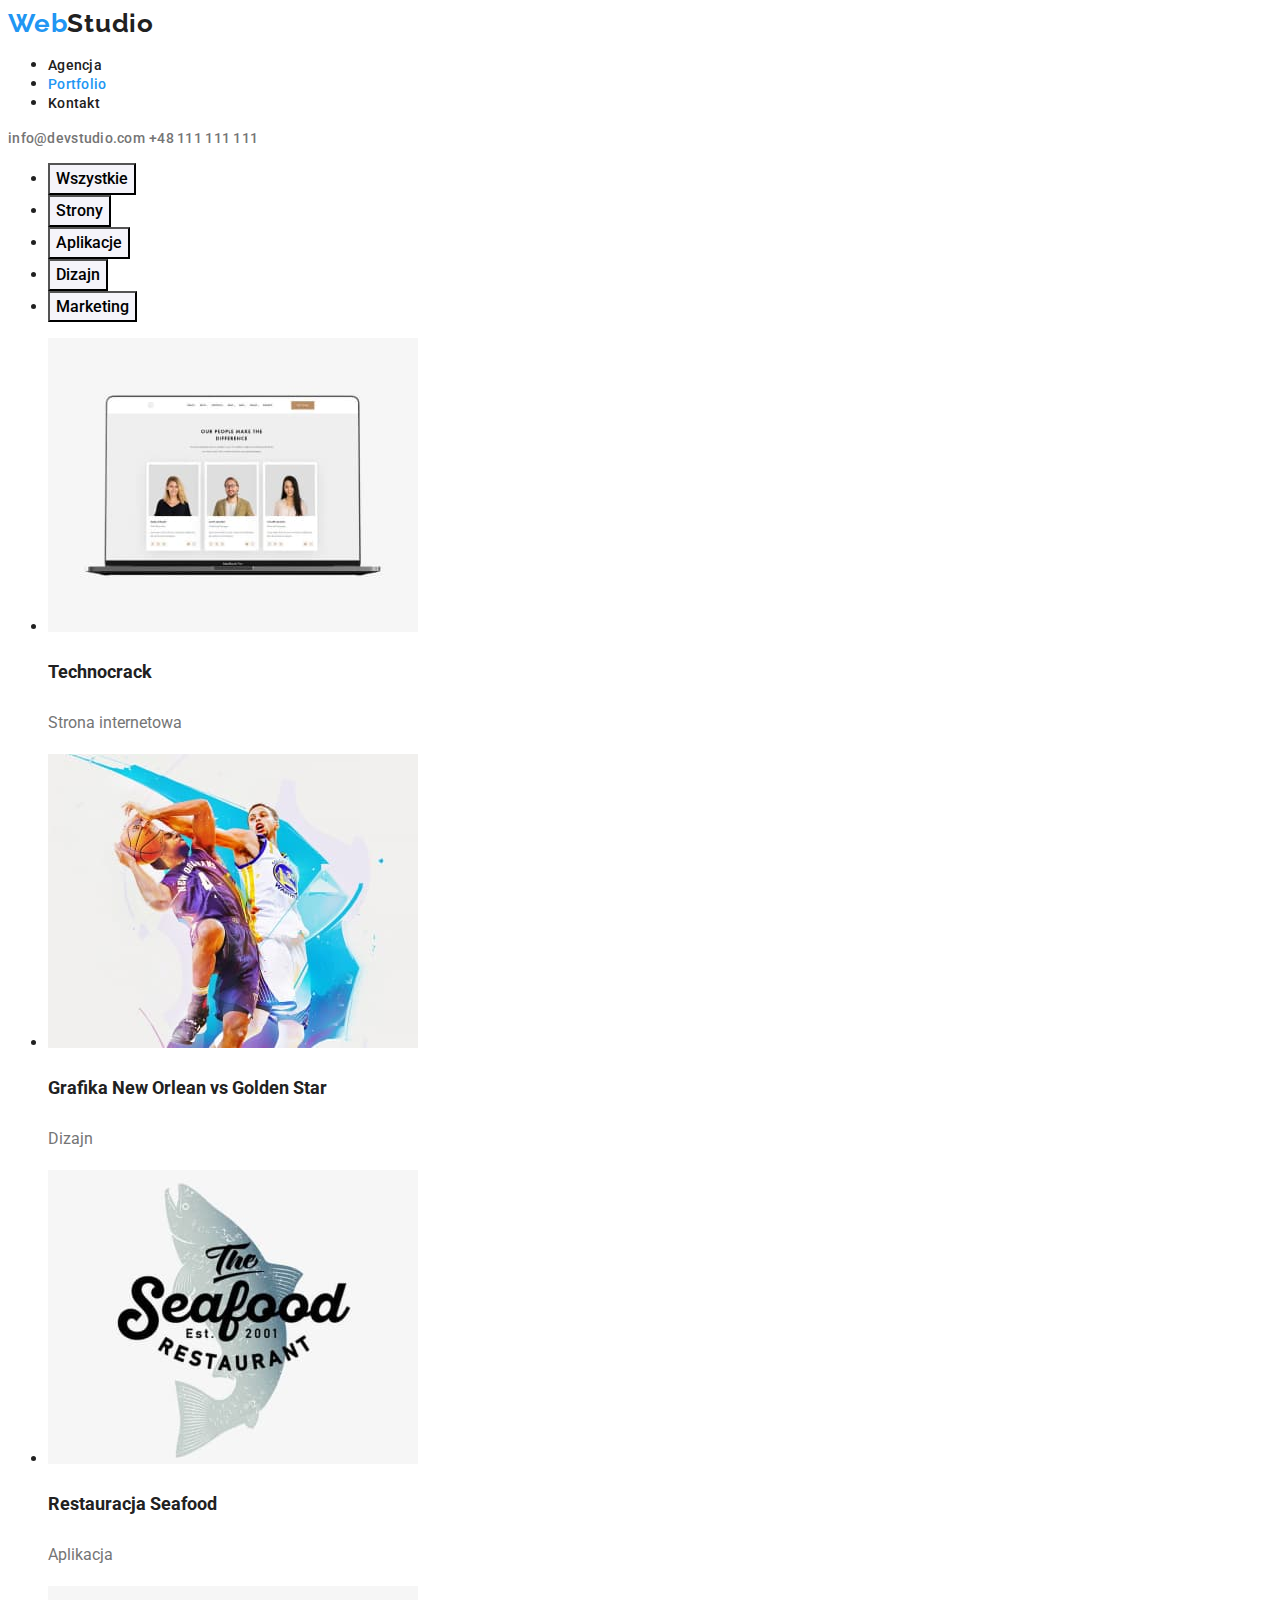
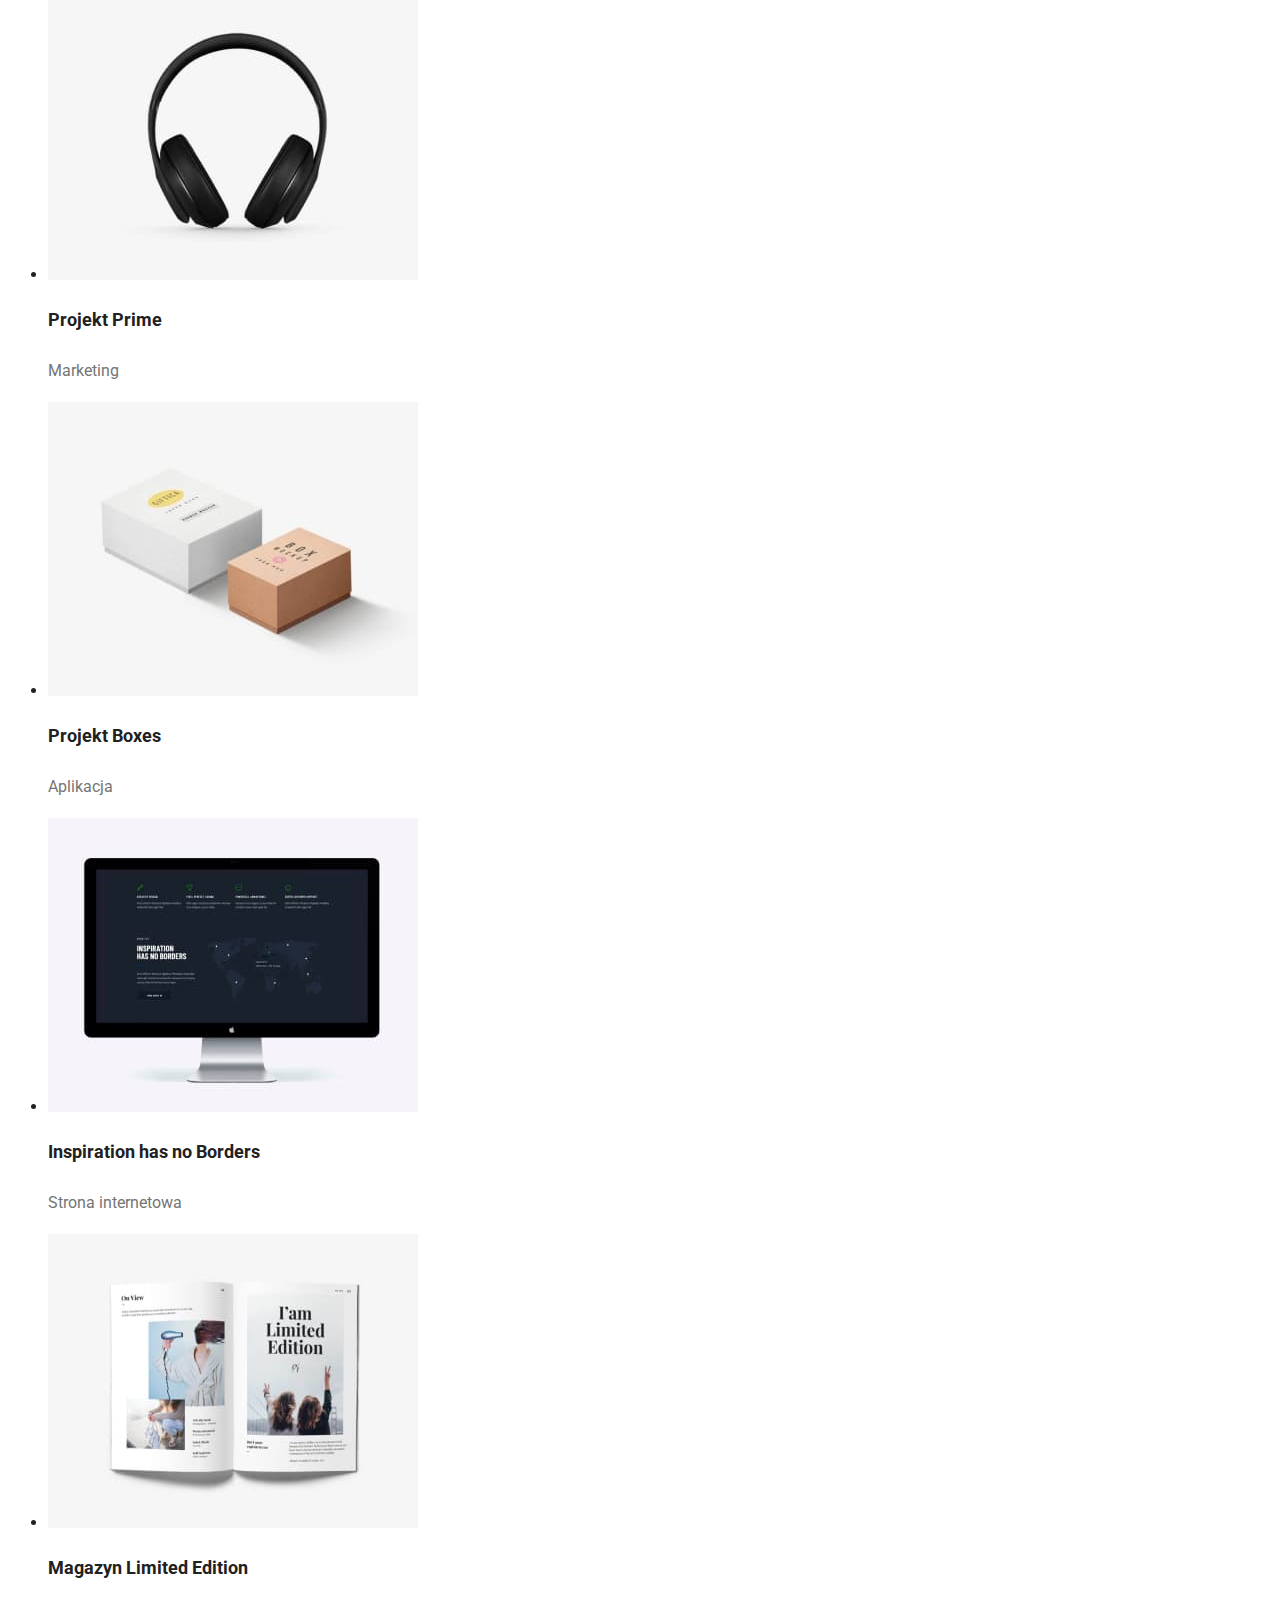
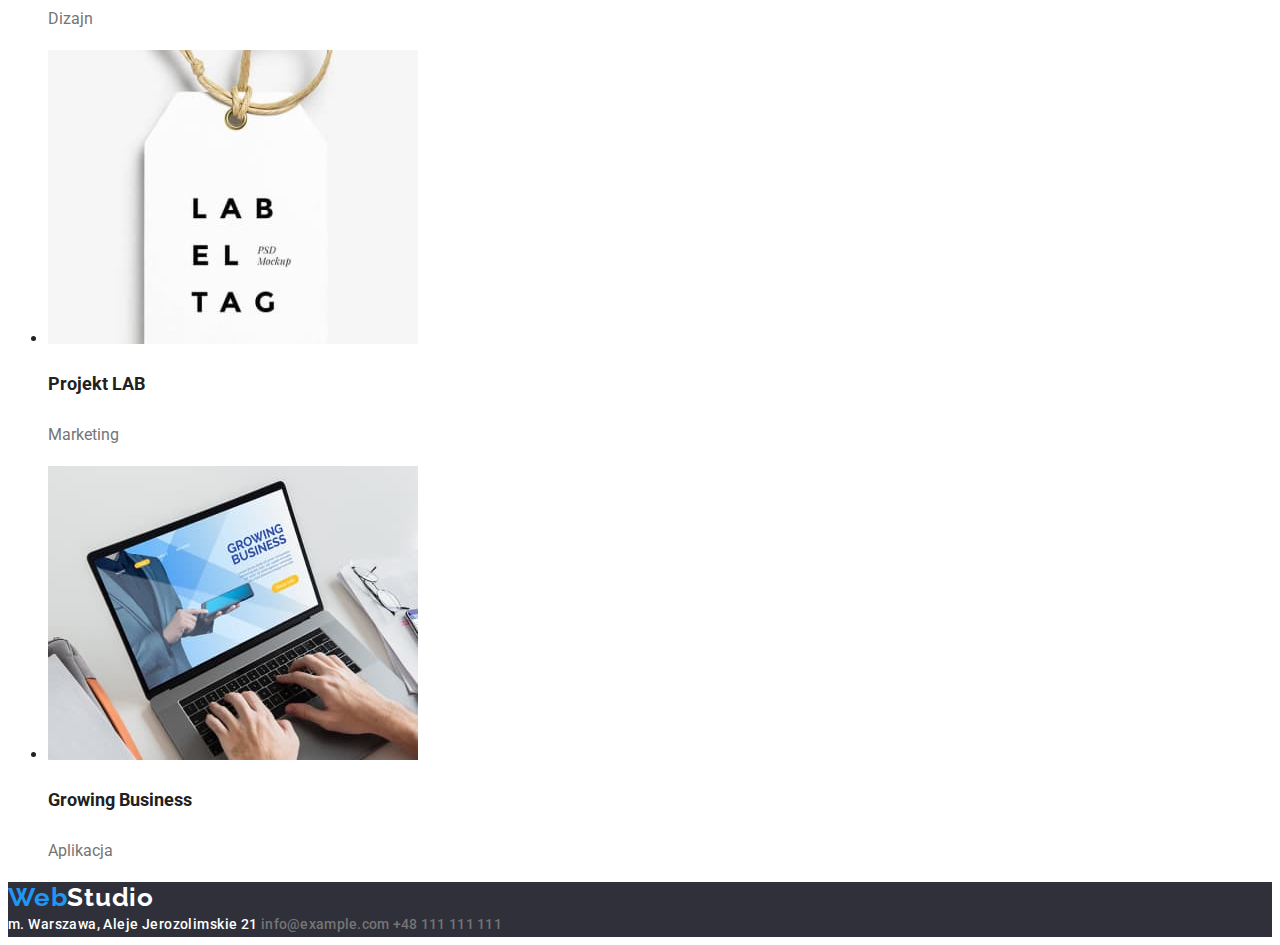
==== portfolio.html @ 39e7a354 "Inicjacja repozytorium" ====
<!DOCTYPE html>
<html lang="pl">
    <head>
        <meta charset="UTF-8" />
        <meta http-equiv="x-ua-compatible" content="ie=edge" />
        <meta name="viewport" content="width=device-width, initial-scale=1.0" />
        <title>Zadanie domowe - portfolio</title>
        <link rel="preconnect" href="https://fonts.googleapis.com" />
        <link rel="preconnect" href="https://fonts.gstatic.com" crossorigin />
        <link
            href="https://fonts.googleapis.com/css2?family=Raleway:wght@700&family=Roboto:wght@400;500;700;900&display=swap"
            rel="stylesheet"
        />
        <link rel="stylesheet" href="css/style.css" />
        <style>
            body {
                font-family: 'Roboto', sans-serif;
                color: #212121;
            }
        </style>
    </head>
    <body>
        <header>
            <a class="logo-blue" href="./index.html"
                >Web<span class="logo-black">Studio</span></a
            >
            <nav>
                <ul>
                    <li>
                        <a class="link head-foot-font" href="./index.html"
                            >Agencja</a
                        >
                    </li>
                    <li>
                        <a
                            class="link head-foot-font active-page"
                            href="./portfolio.html"
                            >Portfolio</a
                        >
                    </li>
                    <li><a class="link head-foot-font" href="#">Kontakt</a></li>
                </ul>
            </nav>
            <div>
                <a class="head-foot-font" href="mailto:info@devstudio.com"
                    >info@devstudio.com</a
                >
                <a class="head-foot-font" href="tel:48111111111"
                    >+48 111 111 111</a
                >
            </div>
        </header>
        <main class="backgroud-white">
            <!-- Buttony -->
            <div>
                <ul>
                    <li>
                        <button class="button" type="button">Wszystkie</button>
                    </li>
                    <li>
                        <button class="button" type="button">Strony</button>
                    </li>
                    <li>
                        <button class="button" type="button">Aplikacje</button>
                    </li>
                    <li>
                        <button class="button" type="button">Dizajn</button>
                    </li>
                    <li>
                        <button class="button" type="button">Marketing</button>
                    </li>
                </ul>
            </div>
            <!-- Główna treść strony-->
            <section>
                <ul>
                    <li>
                        <img
                            src="images/portfolio/img.jpg"
                            alt="Zdjęcia 3 pracowników"
                            width="370"
                            height="294"
                        />
                        <div>
                            <h3 class="product-name">Technocrack</h3>
                            <p class="product-description">
                                Strona internetowa
                            </p>
                        </div>
                    </li>
                    <li>
                        <img
                            src="images/portfolio/img-1.jpg"
                            alt="Koszykarzy walczących o piłkę"
                            width="370"
                            height="294"
                        />
                        <div>
                            <h3 class="product-name">
                                Grafika New Orlean vs Golden Star
                            </h3>
                            <p class="product-description">Dizajn</p>
                        </div>
                    </li>
                    <li>
                        <img
                            src="images/portfolio/img-2.jpg"
                            alt="Logo restauracji The Seafood"
                            width="370"
                            height="294"
                        />
                        <div>
                            <h3 class="product-name">Restauracja Seafood</h3>
                            <p class="product-description">Aplikacja</p>
                        </div>
                    </li>
                    <li>
                        <img
                            src="images/portfolio/img-3.jpg"
                            alt="Czarne słuchawki"
                            width="370"
                            height="294"
                        />
                        <div>
                            <h3 class="product-name">Projekt Prime</h3>
                            <p class="product-description">Marketing</p>
                        </div>
                    </li>
                    <li>
                        <img
                            src="images/portfolio/img-4.jpg"
                            alt="Dwa pudełka"
                            width="370"
                            height="294"
                        />
                        <div>
                            <h3 class="product-name">Projekt Boxes</h3>
                            <p class="product-description">Aplikacja</p>
                        </div>
                    </li>
                    <li>
                        <img
                            src="images/portfolio/img-5.jpg"
                            alt="Strona analizjąca mapę świata"
                            width="370"
                            height="294"
                        />
                        <div>
                            <h3 class="product-name">
                                Inspiration has no Borders
                            </h3>
                            <p class="product-description">
                                Strona internetowa
                            </p>
                        </div>
                    </li>
                    <li>
                        <img
                            src="images/portfolio/img-6.jpg"
                            alt="Zdjęcie magazynu Limited Edition"
                            width="370"
                            height="294"
                        />
                        <div>
                            <h3 class="product-name">
                                Magazyn Limited Edition
                            </h3>
                            <p class="product-description">Dizajn</p>
                        </div>
                    </li>
                    <li>
                        <img
                            src="images/portfolio/img-7.jpg"
                            alt="Plakietka z napisem LABEL TAG"
                            width="370"
                            height="294"
                        />
                        <div>
                            <h3 class="product-name">Projekt LAB</h3>
                            <p class="product-description">Marketing</p>
                        </div>
                    </li>
                    <li>
                        <img
                            src="images/portfolio/img-8.jpg"
                            alt="Zdjęcie laptopa wyświetlającego stronę Growing Business"
                            width="370"
                            height="294"
                        />
                        <div>
                            <h3 class="product-name">Growing Business</h3>
                            <p class="product-description">Aplikacja</p>
                        </div>
                    </li>
                </ul>
            </section>
        </main>
        <footer class="backgroud-black">
            <a class="logo-blue" href="./index.html"
                >Web<span class="logo-white">Studio</span></a
            >
            <address class="head-foot-font">
                <a
                    class="address"
                    href="https://goo.gl/maps/V1taE6vsMn2LFqJW6"
                    target="_blank"
                    >m. Warszawa, Aleje Jerozolimskie 21</a
                >
                <a class="head-foot-font" href="mailto:info@example.com"
                    >info@example.com</a
                >
                <a class="head-foot-font" href="tel:48111111111"
                    >+48 111 111 111</a
                >
            </address>
        </footer>
    </body>
</html>
---- css/style.css ----
:root {
    --text-color1: #212121;
    --text-color2: #757575;
    --text-color3: #ffffff;
    --text-color4: #2196f3;
    --text-color5: rgba(255, 255, 255, 0.6);
    --background-color1: #e5e5e5;
    --background-color2: #2196f3;
    --background-color3: #2f303a;
    --background-color4: #f5f4fa;
}
.backgroud-black {
    background-color: var(--background-color3);
}
.background-white {
    background-color: var(--background-color1);
}
.background-grey {
    background-color: var(--background-color4);
}
.logo-blue {
    font-family: 'Raleway';
    color: var(--text-color4);
    text-decoration: none;
    font-size: 26px;
    line-height: 1.19;
    font-weight: 700;
    letter-spacing: 0.03em;
}
.logo-white {
    color: var(--text-color3);
}
.logo-black {
    color: var(--text-color1);
}
.head-foot-font {
    font-style: normal;
    text-decoration: none;
    color: var(--text-color2);
    font-weight: 500;
    font-size: 14px;
    line-height: 1.14;
    letter-spacing: 0.02em;
}
.address {
    color: var(--text-color3);
    text-decoration: none;
    font-size: 14px;
    line-height: 1.71;
    letter-spacing: 0.03em;
}
.button-hero {
    font-family: 'Roboto';
    cursor: pointer;
    font-weight: 700;
    font-size: 16px;
    line-height: 1.88;
    display: flex;
    align-items: center;
    text-align: center;
    letter-spacing: 0.06em;
}
.button {
    font-family: 'Roboto';
    background-color: var(--background-color4);
    cursor: pointer;
    font-size: 16px;
    line-height: 1.62;
    font-weight: 500;
}
.button:hover,
.button-hero {
    background-color: var(--background-color2);
    color: var(--text-color3);
}
.button:focus,
.button-hero {
    background-color: var(--background-color2);
    color: var(--text-color3);
}

.link {
    color: var(--text-color1);
    text-decoration: none;
}
.link:hover,
.head-foot-font:hover {
    color: var(--text-color4);
}
.link:focus,
.head-foot-font:focus {
    color: var(--text-color4);
}

.article-headline {
    color: var(--text-color1);
    font-weight: 700;
    font-size: 14px;
    line-height: 1.14;
    letter-spacing: 0.03em;
    text-transform: uppercase;
}
.article-text {
    color: var(--text-color2);
    font-size: 14px;
    line-height: 1.71;
    letter-spacing: 0.03em;
}
.product-name {
    color: var(--text-color1);
    font-size: 18px;
    line-height: 2;
    font-weight: 700;
}
.product-description {
    color: var(--text-color2);
    font-size: 16px;
    line-height: 1.875;
}
.employ-name {
    color: var(--text-color1);
    font-weight: 500;
    font-size: 16px;
    line-height: 1.1875;
}
.employ-description {
    color: var(--text-color2);
    font-size: 16px;
    line-height: 1.1875;
}
.hero {
    color: var(--text-color3);
    font-weight: 900;
    font-size: 44px;
    line-height: 1.36;
    letter-spacing: 0.06em;
    text-transform: uppercase;
}
.separator-font {
    font-weight: 700;
    font-size: 36px;
    line-height: 1, 17;
    letter-spacing: 0.03em;
}
.active-page {
    color: var(--text-color4);
}
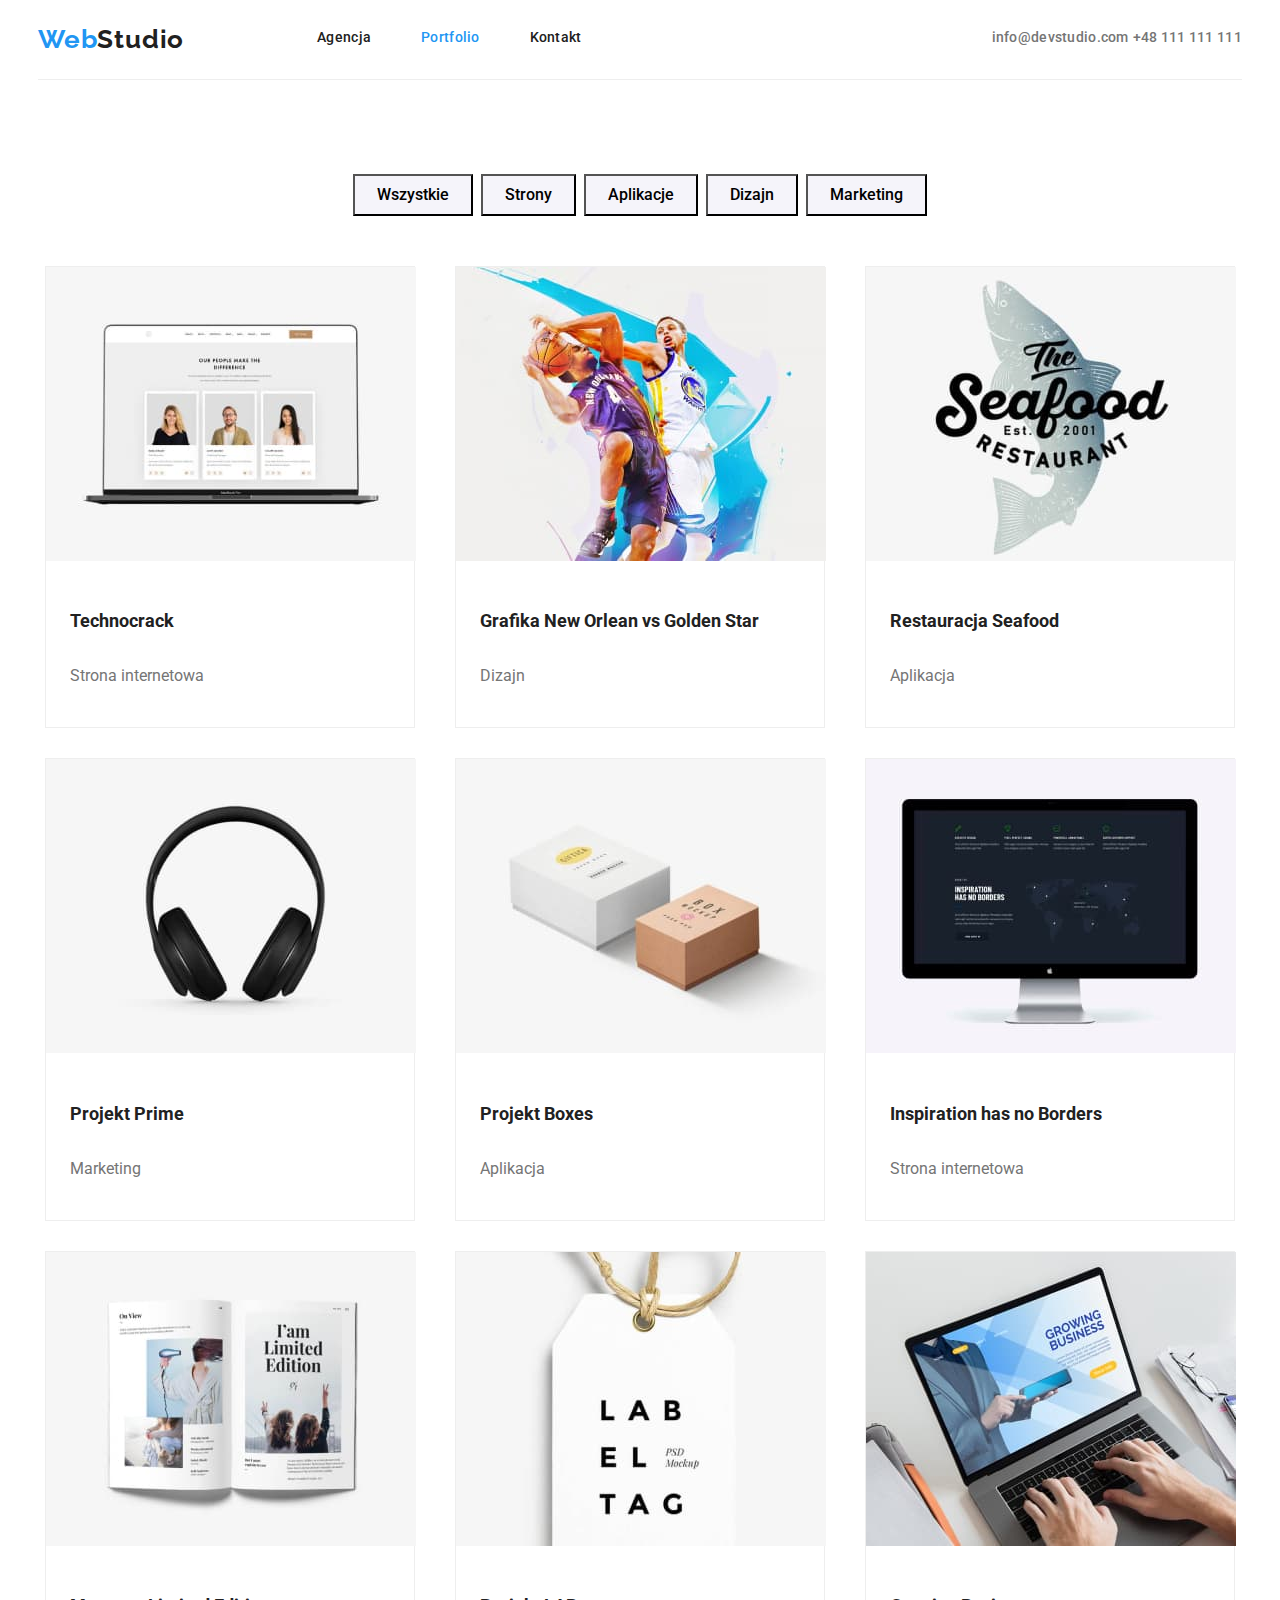
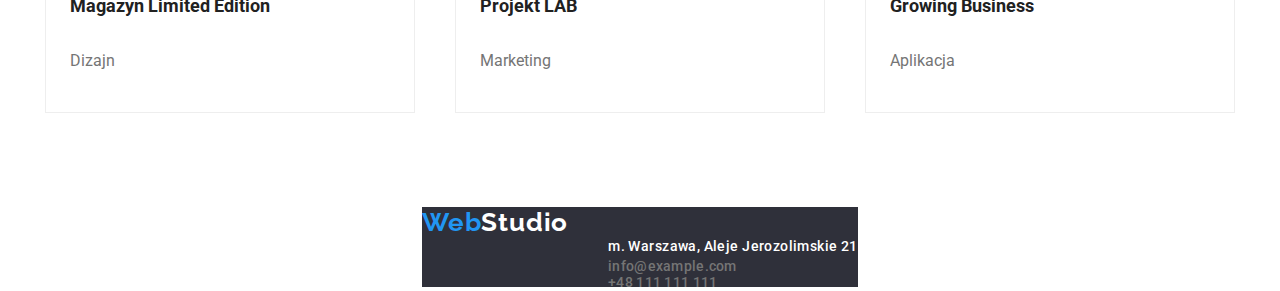
==== commit da5ef16a: "Problem z footerem" ====
--- a/portfolio.html
+++ b/portfolio.html
@@ -5,6 +5,7 @@
         <meta http-equiv="x-ua-compatible" content="ie=edge" />
         <meta name="viewport" content="width=device-width, initial-scale=1.0" />
         <title>Zadanie domowe - portfolio</title>
+        <link rel="stylesheet" href="css/modern-normalize.min.css" />
         <link rel="preconnect" href="https://fonts.googleapis.com" />
         <link rel="preconnect" href="https://fonts.gstatic.com" crossorigin />
         <link
@@ -14,34 +15,39 @@
         <link rel="stylesheet" href="css/style.css" />
         <style>
             body {
+                display: flex;
+                flex-direction: column;
+                margin: 0 auto;
                 font-family: 'Roboto', sans-serif;
                 color: #212121;
             }
         </style>
     </head>
     <body>
-        <header>
-            <a class="logo-blue" href="./index.html"
+        <header class="headder-container">
+            <a class="logo-blue-head" href="./index.html"
                 >Web<span class="logo-black">Studio</span></a
             >
             <nav>
-                <ul>
-                    <li>
+                <ul class="ul-head">
+                    <li class="nav-bar">
                         <a class="link head-foot-font" href="./index.html"
                             >Agencja</a
                         >
                     </li>
-                    <li>
+                    <li class="nav-bar">
                         <a
                             class="link head-foot-font active-page"
                             href="./portfolio.html"
                             >Portfolio</a
                         >
                     </li>
-                    <li><a class="link head-foot-font" href="#">Kontakt</a></li>
+                    <li class="nav-bar">
+                        <a class="link head-foot-font" href="#">Kontakt</a>
+                    </li>
                 </ul>
             </nav>
-            <div>
+            <div class="contanct-container-head">
                 <a class="head-foot-font" href="mailto:info@devstudio.com"
                     >info@devstudio.com</a
                 >
@@ -52,29 +58,27 @@
         </header>
         <main class="backgroud-white">
             <!-- Buttony -->
-            <div>
-                <ul>
-                    <li>
-                        <button class="button" type="button">Wszystkie</button>
-                    </li>
-                    <li>
-                        <button class="button" type="button">Strony</button>
-                    </li>
-                    <li>
-                        <button class="button" type="button">Aplikacje</button>
-                    </li>
-                    <li>
-                        <button class="button" type="button">Dizajn</button>
-                    </li>
-                    <li>
-                        <button class="button" type="button">Marketing</button>
-                    </li>
-                </ul>
+            <div class="button-container">
+                <div>
+                    <button class="button" type="button">Wszystkie</button>
+                </div>
+                <div>
+                    <button class="button" type="button">Strony</button>
+                </div>
+                <div>
+                    <button class="button" type="button">Aplikacje</button>
+                </div>
+                <div>
+                    <button class="button" type="button">Dizajn</button>
+                </div>
+                <div>
+                    <button class="button" type="button">Marketing</button>
+                </div>
             </div>
             <!-- Główna treść strony-->
-            <section>
-                <ul>
-                    <li>
+            <section class="section">
+                <div class="flex-row">
+                    <div class="product-box">
                         <img
                             src="images/portfolio/img.jpg"
                             alt="Zdjęcia 3 pracowników"
@@ -87,8 +91,8 @@
                                 Strona internetowa
                             </p>
                         </div>
-                    </li>
-                    <li>
+                    </div>
+                    <div class="product-box">
                         <img
                             src="images/portfolio/img-1.jpg"
                             alt="Koszykarzy walczących o piłkę"
@@ -101,8 +105,8 @@
                             </h3>
                             <p class="product-description">Dizajn</p>
                         </div>
-                    </li>
-                    <li>
+                    </div>
+                    <div class="product-box">
                         <img
                             src="images/portfolio/img-2.jpg"
                             alt="Logo restauracji The Seafood"
@@ -113,8 +117,8 @@
                             <h3 class="product-name">Restauracja Seafood</h3>
                             <p class="product-description">Aplikacja</p>
                         </div>
-                    </li>
-                    <li>
+                    </div>
+                    <div class="product-box">
                         <img
                             src="images/portfolio/img-3.jpg"
                             alt="Czarne słuchawki"
@@ -125,8 +129,8 @@
                             <h3 class="product-name">Projekt Prime</h3>
                             <p class="product-description">Marketing</p>
                         </div>
-                    </li>
-                    <li>
+                    </div>
+                    <div class="product-box">
                         <img
                             src="images/portfolio/img-4.jpg"
                             alt="Dwa pudełka"
@@ -137,8 +141,8 @@
                             <h3 class="product-name">Projekt Boxes</h3>
                             <p class="product-description">Aplikacja</p>
                         </div>
-                    </li>
-                    <li>
+                    </div>
+                    <div class="product-box">
                         <img
                             src="images/portfolio/img-5.jpg"
                             alt="Strona analizjąca mapę świata"
@@ -153,8 +157,8 @@
                                 Strona internetowa
                             </p>
                         </div>
-                    </li>
-                    <li>
+                    </div>
+                    <div class="product-box">
                         <img
                             src="images/portfolio/img-6.jpg"
                             alt="Zdjęcie magazynu Limited Edition"
@@ -167,8 +171,8 @@
                             </h3>
                             <p class="product-description">Dizajn</p>
                         </div>
-                    </li>
-                    <li>
+                    </div>
+                    <div class="product-box">
                         <img
                             src="images/portfolio/img-7.jpg"
                             alt="Plakietka z napisem LABEL TAG"
@@ -179,8 +183,8 @@
                             <h3 class="product-name">Projekt LAB</h3>
                             <p class="product-description">Marketing</p>
                         </div>
-                    </li>
-                    <li>
+                    </div>
+                    <div class="product-box">
                         <img
                             src="images/portfolio/img-8.jpg"
                             alt="Zdjęcie laptopa wyświetlającego stronę Growing Business"
@@ -191,27 +195,35 @@
                             <h3 class="product-name">Growing Business</h3>
                             <p class="product-description">Aplikacja</p>
                         </div>
-                    </li>
-                </ul>
+                    </div>
+                </div>
             </section>
         </main>
-        <footer class="backgroud-black">
-            <a class="logo-blue" href="./index.html"
+        <footer class="footer-container backgroud-black">
+            <a class="logo-blue-foot" href="./index.html"
                 >Web<span class="logo-white">Studio</span></a
             >
             <address class="head-foot-font">
-                <a
-                    class="address"
-                    href="https://goo.gl/maps/V1taE6vsMn2LFqJW6"
-                    target="_blank"
-                    >m. Warszawa, Aleje Jerozolimskie 21</a
-                >
-                <a class="head-foot-font" href="mailto:info@example.com"
-                    >info@example.com</a
-                >
-                <a class="head-foot-font" href="tel:48111111111"
-                    >+48 111 111 111</a
-                >
+                <ul class="ul-foot">
+                    <li>
+                        <a
+                            class="address"
+                            href="https://goo.gl/maps/V1taE6vsMn2LFqJW6"
+                            target="_blank"
+                            >m. Warszawa, Aleje Jerozolimskie 21</a
+                        >
+                    </li>
+                    <li>
+                        <a class="head-foot-font" href="mailto:info@example.com"
+                            >info@example.com</a
+                        >
+                    </li>
+                    <li>
+                        <a class="head-foot-font" href="tel:48111111111"
+                            >+48 111 111 111</a
+                        >
+                    </li>
+                </ul>
             </address>
         </footer>
     </body>
--- a/css/style.css
+++ b/css/style.css
@@ -18,15 +18,6 @@
 .background-grey {
     background-color: var(--background-color4);
 }
-.logo-blue {
-    font-family: 'Raleway';
-    color: var(--text-color4);
-    text-decoration: none;
-    font-size: 26px;
-    line-height: 1.19;
-    font-weight: 700;
-    letter-spacing: 0.03em;
-}
 .logo-white {
     color: var(--text-color3);
 }
@@ -67,6 +58,7 @@
     font-size: 16px;
     line-height: 1.62;
     font-weight: 500;
+    padding: 6px 22px;
 }
 .button:hover,
 .button-hero {
@@ -111,11 +103,13 @@
     font-size: 18px;
     line-height: 2;
     font-weight: 700;
+    padding: 20px 24px 4px 24px;
 }
 .product-description {
     color: var(--text-color2);
     font-size: 16px;
     line-height: 1.875;
+    padding: 0px 24px 20px 24px;
 }
 .employ-name {
     color: var(--text-color1);
@@ -145,3 +139,93 @@
 .active-page {
     color: var(--text-color4);
 }
+.headder-container {
+    display: flex;
+    height: 80px;
+    margin: 0 auto;
+    justify-content: center;
+    border-bottom: 1px solid #eeeeee;
+}
+.footer-container {
+    display: flex;
+    height: 80px;
+    margin: 0 auto;
+    /* width: 1200px;*/
+    justify-content: center;
+}
+.button-container {
+    justify-content: center;
+    display: flex;
+    max-width: 1200px;
+    margin: 0 auto;
+    margin-bottom: 50px;
+    margin-top: 94px;
+    gap: 8px;
+}
+.flex-row {
+    justify-content: center;
+    display: flex;
+    max-width: 1200px;
+    margin: 0 auto;
+    gap: 30px;
+    flex-wrap: wrap;
+}
+.product-box {
+    width: 370px;
+    border: 1px solid #eeeeee;
+    margin: 0 auto;
+}
+.nav-bar {
+    margin: 0 auto;
+    display: inline-block;
+    padding: 0 auto;
+    padding-right: 46px;
+}
+.contanct-container-head {
+    justify-content: center;
+    margin: 0 auto;
+    display: inline-block;
+    padding-top: 28px;
+    padding-left: 364px;
+}
+.section {
+    display: flex;
+    padding-bottom: 94px;
+}
+.last {
+    margin-bottom: 79px;
+}
+.ul-head {
+    justify-content: center;
+    margin: 0 auto;
+    display: inline-block;
+    padding-top: 28px;
+}
+.ul-foot {
+    justify-content: center;
+    margin: 0 auto;
+    list-style-type: none;
+    padding-top: 28px;
+}
+.logo-blue-head {
+    font-family: 'Raleway';
+    color: var(--text-color4);
+    text-decoration: none;
+    font-size: 26px;
+    line-height: 1.19;
+    font-weight: 700;
+    margin: 0 auto;
+    letter-spacing: 0.03em;
+    padding-right: 93px;
+    padding-top: 24px;
+}
+.logo-blue-foot {
+    font-family: 'Raleway';
+    color: var(--text-color4);
+    text-decoration: none;
+    font-size: 26px;
+    line-height: 1.19;
+    font-weight: 700;
+    padding-left: -1200px;
+    letter-spacing: 0.03em;
+}
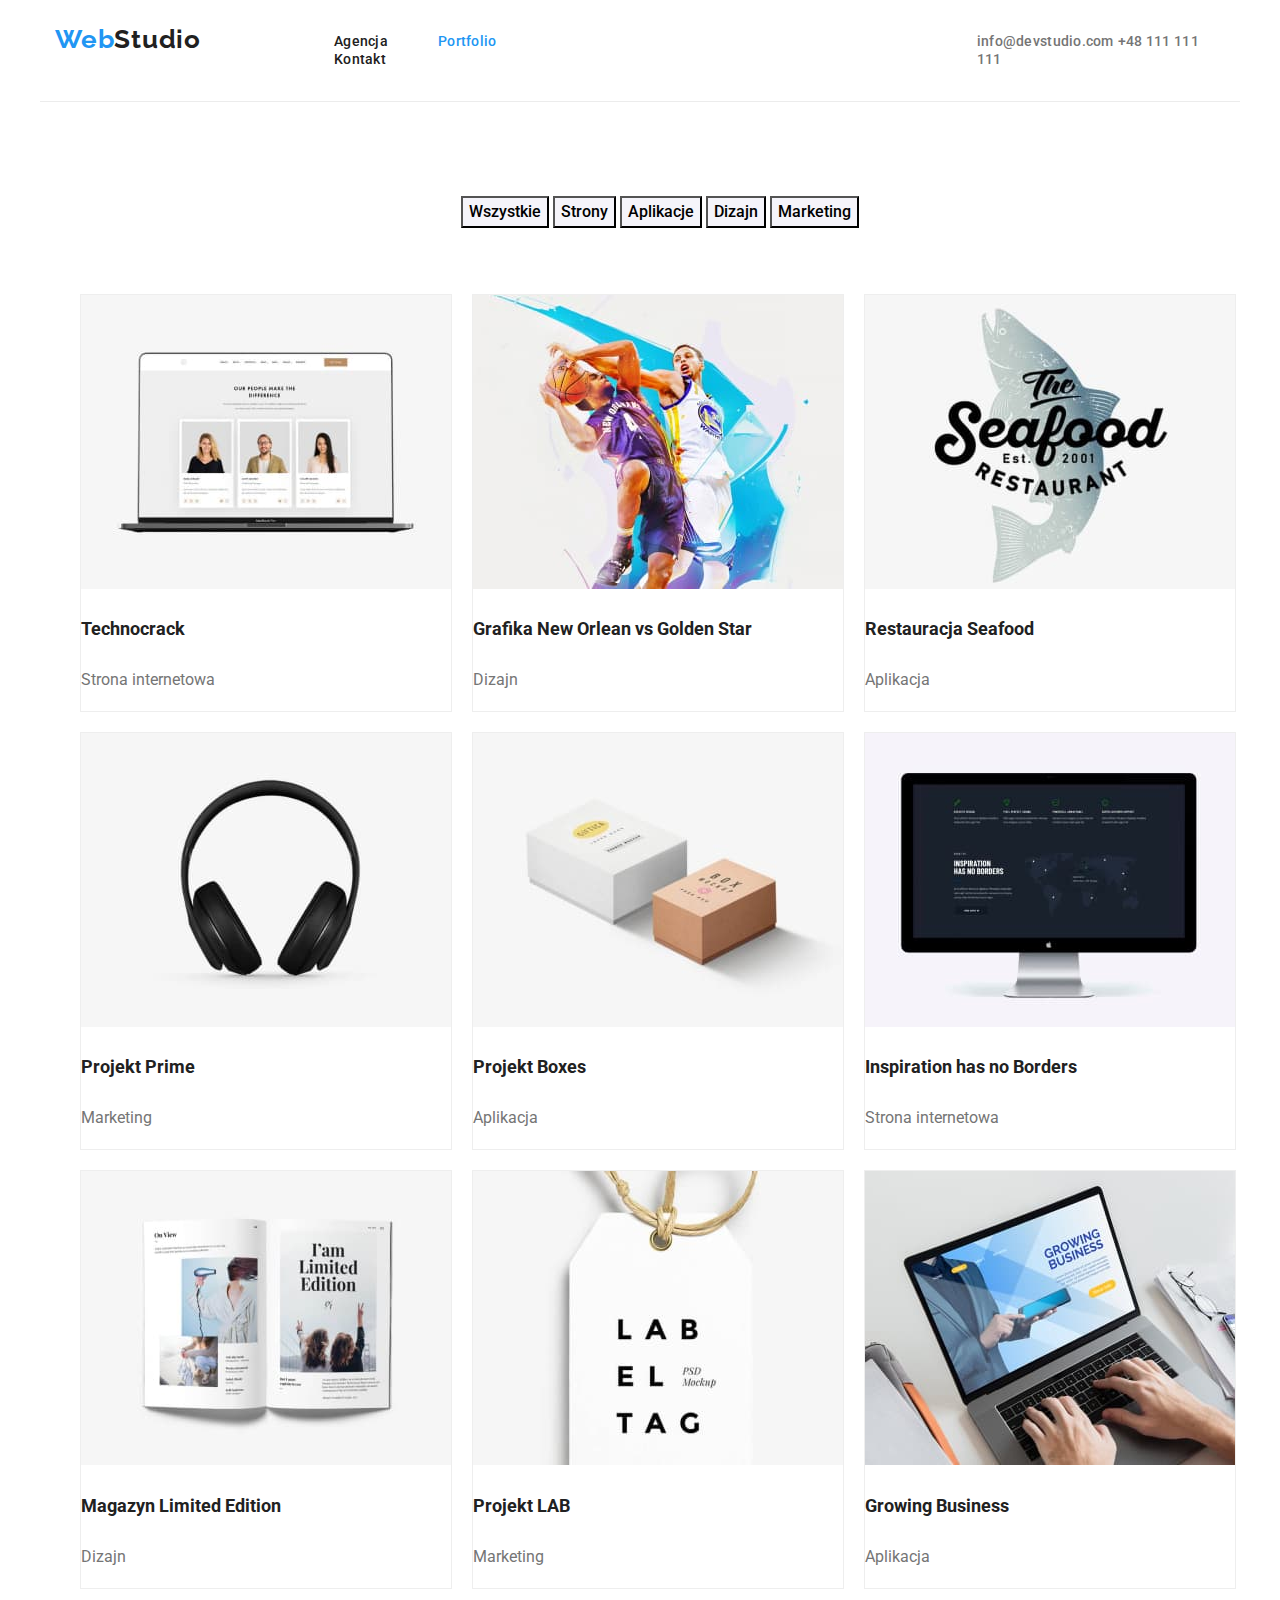
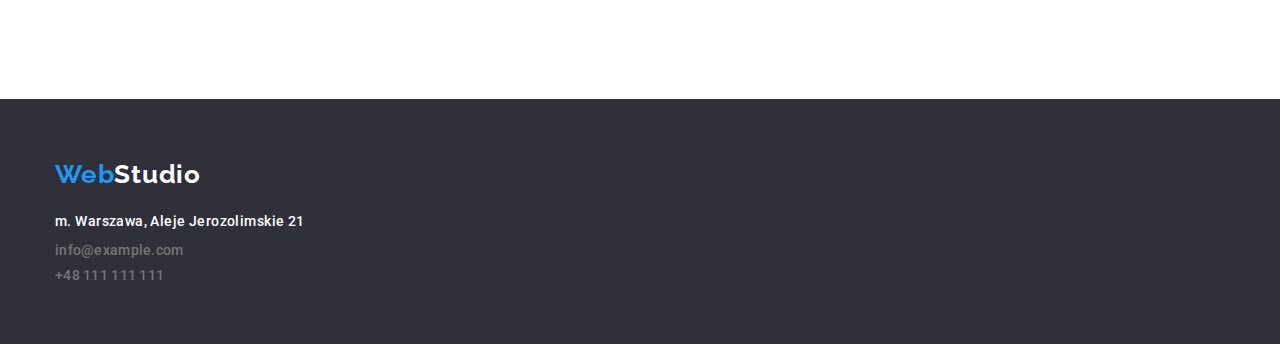
==== commit 8a7f10f0: "Oddane do poprawy" ====
--- a/portfolio.html
+++ b/portfolio.html
@@ -15,216 +15,229 @@
         <link rel="stylesheet" href="css/style.css" />
         <style>
             body {
-                display: flex;
-                flex-direction: column;
-                margin: 0 auto;
                 font-family: 'Roboto', sans-serif;
                 color: #212121;
             }
         </style>
     </head>
     <body>
-        <header class="headder-container">
-            <a class="logo-blue-head" href="./index.html"
-                >Web<span class="logo-black">Studio</span></a
-            >
-            <nav>
-                <ul class="ul-head">
-                    <li class="nav-bar">
-                        <a class="link head-foot-font" href="./index.html"
-                            >Agencja</a
-                        >
-                    </li>
-                    <li class="nav-bar">
-                        <a
-                            class="link head-foot-font active-page"
-                            href="./portfolio.html"
-                            >Portfolio</a
-                        >
-                    </li>
-                    <li class="nav-bar">
-                        <a class="link head-foot-font" href="#">Kontakt</a>
-                    </li>
-                </ul>
-            </nav>
-            <div class="contanct-container-head">
-                <a class="head-foot-font" href="mailto:info@devstudio.com"
-                    >info@devstudio.com</a
-                >
-                <a class="head-foot-font" href="tel:48111111111"
-                    >+48 111 111 111</a
-                >
+        <header>
+            <div class="headder-container">
+                <div class="logo-container">
+                    <a class="logo-blue" href="./index.html"
+                        >Web<span class="logo-black">Studio</span></a
+                    >
+                </div>
+                <div>
+                    <nav>
+                        <ul class="ul-nav" id="nav">
+                            <li>
+                                <a
+                                    class="link head-foot-font"
+                                    href="./index.html"
+                                    >Agencja</a
+                                >
+                            </li>
+                            <li>
+                                <a
+                                    class="link head-foot-font active-page"
+                                    href="./portfolio.html"
+                                    >Portfolio</a
+                                >
+                            </li>
+                            <li>
+                                <a class="link head-foot-font" href="#"
+                                    >Kontakt</a
+                                >
+                            </li>
+                        </ul>
+                    </nav>
+                </div>
+                <div class="contact-container">
+                    <a class="head-foot-font" href="mailto:info@devstudio.com"
+                        >info@devstudio.com</a
+                    >
+                    <a class="head-foot-font" href="tel:48111111111"
+                        >+48 111 111 111</a
+                    >
+                </div>
             </div>
         </header>
         <main class="backgroud-white">
             <!-- Buttony -->
             <div class="button-container">
-                <div>
-                    <button class="button" type="button">Wszystkie</button>
-                </div>
-                <div>
-                    <button class="button" type="button">Strony</button>
-                </div>
-                <div>
-                    <button class="button" type="button">Aplikacje</button>
-                </div>
-                <div>
-                    <button class="button" type="button">Dizajn</button>
-                </div>
-                <div>
-                    <button class="button" type="button">Marketing</button>
-                </div>
+                <ul class="ul-button" id="menu">
+                    <li>
+                        <button class="button" type="button">Wszystkie</button>
+                    </li>
+                    <li>
+                        <button class="button" type="button">Strony</button>
+                    </li>
+                    <li>
+                        <button class="button" type="button">Aplikacje</button>
+                    </li>
+                    <li>
+                        <button class="button" type="button">Dizajn</button>
+                    </li>
+                    <li>
+                        <button class="button" type="button">Marketing</button>
+                    </li>
+                </ul>
             </div>
             <!-- Główna treść strony-->
             <section class="section">
-                <div class="flex-row">
-                    <div class="product-box">
-                        <img
-                            src="images/portfolio/img.jpg"
-                            alt="Zdjęcia 3 pracowników"
-                            width="370"
-                            height="294"
-                        />
-                        <div>
-                            <h3 class="product-name">Technocrack</h3>
-                            <p class="product-description">
-                                Strona internetowa
-                            </p>
-                        </div>
-                    </div>
-                    <div class="product-box">
-                        <img
-                            src="images/portfolio/img-1.jpg"
-                            alt="Koszykarzy walczących o piłkę"
-                            width="370"
-                            height="294"
-                        />
-                        <div>
-                            <h3 class="product-name">
-                                Grafika New Orlean vs Golden Star
-                            </h3>
-                            <p class="product-description">Dizajn</p>
-                        </div>
-                    </div>
-                    <div class="product-box">
-                        <img
-                            src="images/portfolio/img-2.jpg"
-                            alt="Logo restauracji The Seafood"
-                            width="370"
-                            height="294"
-                        />
-                        <div>
-                            <h3 class="product-name">Restauracja Seafood</h3>
-                            <p class="product-description">Aplikacja</p>
-                        </div>
-                    </div>
-                    <div class="product-box">
-                        <img
-                            src="images/portfolio/img-3.jpg"
-                            alt="Czarne słuchawki"
-                            width="370"
-                            height="294"
-                        />
-                        <div>
-                            <h3 class="product-name">Projekt Prime</h3>
-                            <p class="product-description">Marketing</p>
-                        </div>
-                    </div>
-                    <div class="product-box">
-                        <img
-                            src="images/portfolio/img-4.jpg"
-                            alt="Dwa pudełka"
-                            width="370"
-                            height="294"
-                        />
-                        <div>
-                            <h3 class="product-name">Projekt Boxes</h3>
-                            <p class="product-description">Aplikacja</p>
-                        </div>
-                    </div>
-                    <div class="product-box">
-                        <img
-                            src="images/portfolio/img-5.jpg"
-                            alt="Strona analizjąca mapę świata"
-                            width="370"
-                            height="294"
-                        />
-                        <div>
-                            <h3 class="product-name">
-                                Inspiration has no Borders
-                            </h3>
-                            <p class="product-description">
-                                Strona internetowa
-                            </p>
-                        </div>
-                    </div>
-                    <div class="product-box">
-                        <img
-                            src="images/portfolio/img-6.jpg"
-                            alt="Zdjęcie magazynu Limited Edition"
-                            width="370"
-                            height="294"
-                        />
-                        <div>
-                            <h3 class="product-name">
-                                Magazyn Limited Edition
-                            </h3>
-                            <p class="product-description">Dizajn</p>
-                        </div>
-                    </div>
-                    <div class="product-box">
-                        <img
-                            src="images/portfolio/img-7.jpg"
-                            alt="Plakietka z napisem LABEL TAG"
-                            width="370"
-                            height="294"
-                        />
-                        <div>
-                            <h3 class="product-name">Projekt LAB</h3>
-                            <p class="product-description">Marketing</p>
-                        </div>
-                    </div>
-                    <div class="product-box">
-                        <img
-                            src="images/portfolio/img-8.jpg"
-                            alt="Zdjęcie laptopa wyświetlającego stronę Growing Business"
-                            width="370"
-                            height="294"
-                        />
-                        <div>
-                            <h3 class="product-name">Growing Business</h3>
-                            <p class="product-description">Aplikacja</p>
-                        </div>
-                    </div>
+                <div class="product-container">
+                    <ul class="ul-product" id="product">
+                        <li>
+                            <img
+                                src="images/portfolio/img.jpg"
+                                alt="Zdjęcia 3 pracowników"
+                                width="370"
+                                height="294"
+                            />
+                            <div>
+                                <h3 class="product-name">Technocrack</h3>
+                                <p class="product-description">
+                                    Strona internetowa
+                                </p>
+                            </div>
+                        </li>
+                        <li>
+                            <img
+                                src="images/portfolio/img-1.jpg"
+                                alt="Koszykarzy walczących o piłkę"
+                                width="370"
+                                height="294"
+                            />
+                            <div>
+                                <h3 class="product-name">
+                                    Grafika New Orlean vs Golden Star
+                                </h3>
+                                <p class="product-description">Dizajn</p>
+                            </div>
+                        </li>
+                        <li>
+                            <img
+                                src="images/portfolio/img-2.jpg"
+                                alt="Logo restauracji The Seafood"
+                                width="370"
+                                height="294"
+                            />
+                            <div>
+                                <h3 class="product-name">
+                                    Restauracja Seafood
+                                </h3>
+                                <p class="product-description">Aplikacja</p>
+                            </div>
+                        </li>
+                        <li>
+                            <img
+                                src="images/portfolio/img-3.jpg"
+                                alt="Czarne słuchawki"
+                                width="370"
+                                height="294"
+                            />
+                            <div>
+                                <h3 class="product-name">Projekt Prime</h3>
+                                <p class="product-description">Marketing</p>
+                            </div>
+                        </li>
+                        <li>
+                            <img
+                                src="images/portfolio/img-4.jpg"
+                                alt="Dwa pudełka"
+                                width="370"
+                                height="294"
+                            />
+                            <div>
+                                <h3 class="product-name">Projekt Boxes</h3>
+                                <p class="product-description">Aplikacja</p>
+                            </div>
+                        </li>
+                        <li>
+                            <img
+                                src="images/portfolio/img-5.jpg"
+                                alt="Strona analizjąca mapę świata"
+                                width="370"
+                                height="294"
+                            />
+                            <div>
+                                <h3 class="product-name">
+                                    Inspiration has no Borders
+                                </h3>
+                                <p class="product-description">
+                                    Strona internetowa
+                                </p>
+                            </div>
+                        </li>
+                        <li>
+                            <img
+                                src="images/portfolio/img-6.jpg"
+                                alt="Zdjęcie magazynu Limited Edition"
+                                width="370"
+                                height="294"
+                            />
+                            <div>
+                                <h3 class="product-name">
+                                    Magazyn Limited Edition
+                                </h3>
+                                <p class="product-description">Dizajn</p>
+                            </div>
+                        </li>
+                        <li>
+                            <img
+                                src="images/portfolio/img-7.jpg"
+                                alt="Plakietka z napisem LABEL TAG"
+                                width="370"
+                                height="294"
+                            />
+                            <div>
+                                <h3 class="product-name">Projekt LAB</h3>
+                                <p class="product-description">Marketing</p>
+                            </div>
+                        </li>
+                        <li>
+                            <img
+                                src="images/portfolio/img-8.jpg"
+                                alt="Zdjęcie laptopa wyświetlającego stronę Growing Business"
+                                width="370"
+                                height="294"
+                            />
+                            <div>
+                                <h3 class="product-name">Growing Business</h3>
+                                <p class="product-description">Aplikacja</p>
+                            </div>
+                        </li>
+                    </ul>
                 </div>
             </section>
         </main>
-        <footer class="footer-container backgroud-black">
-            <a class="logo-blue-foot" href="./index.html"
-                >Web<span class="logo-white">Studio</span></a
-            >
-            <address class="head-foot-font">
-                <ul class="ul-foot">
-                    <li>
+        <footer class="backgroud-black">
+            <div class="footer-container">
+                <a class="logo-blue" href="./index.html"
+                    >Web<span class="logo-white">Studio</span></a
+                >
+                <address class="head-foot-font">
+                    <div class="address-container">
                         <a
                             class="address"
                             href="https://goo.gl/maps/V1taE6vsMn2LFqJW6"
                             target="_blank"
                             >m. Warszawa, Aleje Jerozolimskie 21</a
                         >
-                    </li>
-                    <li>
+                    </div>
+                    <div class="footer-email-contiainer">
                         <a class="head-foot-font" href="mailto:info@example.com"
                             >info@example.com</a
                         >
-                    </li>
-                    <li>
+                    </div>
+                    <div class="footer-phone-container">
                         <a class="head-foot-font" href="tel:48111111111"
                             >+48 111 111 111</a
                         >
-                    </li>
-                </ul>
-            </address>
+                    </div>
+                </address>
+            </div>
         </footer>
     </body>
 </html>
--- a/css/style.css
+++ b/css/style.css
@@ -18,6 +18,15 @@
 .background-grey {
     background-color: var(--background-color4);
 }
+.logo-blue {
+    font-family: 'Raleway';
+    color: var(--text-color4);
+    text-decoration: none;
+    font-size: 26px;
+    line-height: 1.19;
+    font-weight: 700;
+    letter-spacing: 0.03em;
+}
 .logo-white {
     color: var(--text-color3);
 }
@@ -58,7 +67,6 @@
     font-size: 16px;
     line-height: 1.62;
     font-weight: 500;
-    padding: 6px 22px;
 }
 .button:hover,
 .button-hero {
@@ -103,13 +111,11 @@
     font-size: 18px;
     line-height: 2;
     font-weight: 700;
-    padding: 20px 24px 4px 24px;
 }
 .product-description {
     color: var(--text-color2);
     font-size: 16px;
     line-height: 1.875;
-    padding: 0px 24px 20px 24px;
 }
 .employ-name {
     color: var(--text-color1);
@@ -139,93 +145,152 @@
 .active-page {
     color: var(--text-color4);
 }
+/*zad 3 */
+ul {
+    list-style-type: none;
+}
+/*.container {
+    max-width: 1200px;
+    width: 100%;
+    margin: 0 auto;
+    padding: 0 15px;
+}*/
+
+/*headder*/
 .headder-container {
     display: flex;
-    height: 80px;
-    margin: 0 auto;
-    justify-content: center;
-    border-bottom: 1px solid #eeeeee;
-}
+    max-width: 1200px;
+    width: 100%;
+    margin: 0 auto;
+    padding: 0 15px;
+    border-bottom: 1px solid #ececec;
+}
+.logo-container {
+    padding-top: 24px;
+    padding-bottom: 25px;
+    padding-right: 93px;
+}
+.ul-nav {
+    display: inline-block;
+    margin: 0 auto;
+    padding-top: 32px;
+    padding-bottom: 32px;
+}
+.contact-container {
+    margin: 0 auto;
+    padding-left: 335px;
+    padding-top: 32px;
+    padding-bottom: 32px;
+    padding-right: 0;
+}
+
+ul#nav li {
+    display: inline;
+    padding-right: 46px;
+}
+/*main portfoli.html*/
+.section {
+    padding-bottom: 94px;
+}
+
+.button-container {
+    text-align: center;
+    max-width: 1200px;
+    width: 100%;
+    margin: 0 auto;
+}
+.ul-button {
+    display: inline-block;
+    padding-top: 94px;
+    margin: 0 auto;
+    padding-bottom: 50px;
+    gap: 8px;
+}
+ul#menu li {
+    display: inline;
+}
+.product-container {
+    max-width: 1200px;
+    width: 100%;
+    margin: 0 auto;
+}
+ul#product li {
+    display: inline;
+    border: 1px solid #eeeeee;
+}
+.ul-product {
+    display: flex;
+    flex-wrap: wrap;
+    gap: 20px;
+}
+/*footer*/
 .footer-container {
-    display: flex;
-    height: 80px;
-    margin: 0 auto;
-    /* width: 1200px;*/
-    justify-content: center;
-}
-.button-container {
-    justify-content: center;
-    display: flex;
-    max-width: 1200px;
-    margin: 0 auto;
-    margin-bottom: 50px;
-    margin-top: 94px;
-    gap: 8px;
-}
-.flex-row {
-    justify-content: center;
-    display: flex;
-    max-width: 1200px;
-    margin: 0 auto;
+    max-width: 1200px;
+    width: 100%;
+    margin: 0 auto;
+    padding: 0 15px;
+    padding-top: 60px;
+}
+.address-container {
+    padding-top: 20px;
+    padding-bottom: 9px;
+}
+.footer-email-contiainer {
+    padding-bottom: 9px;
+}
+.footer-phone-container {
+    padding-bottom: 60px;
+}
+/*main - hero - index.html*/
+.hero-container {
+    text-align: center;
+    padding-top: 200px;
+}
+/*main - button - hero - index.html*/
+.button-hero-container {
+    display: flex;
+    justify-content: center;
+    max-width: 1200px;
+    width: 100%;
+    margin: 0 auto;
+}
+/* Lorem ipsum*/
+.article-container {
+    display: flex;
+    justify-content: center;
+    max-width: 1200px;
+    width: 100%;
+    margin: 0 auto;
+}
+ul#article li {
+    display: inline;
+    justify-content: center;
+}
+.ul-article {
+    justify-content: center;
+    display: flex;
     gap: 30px;
-    flex-wrap: wrap;
-}
-.product-box {
-    width: 370px;
+}
+/* paragraf - index.html*/
+.paragraf-container {
+    text-align: center;
+}
+/* nasz zespół */
+.employ-container {
+    display: flex;
+    justify-content: center;
+    max-width: 1200px;
+    width: 100%;
+    margin: 0 auto;
+}
+ul#employ li {
+    display: inline;
+    justify-content: center;
     border: 1px solid #eeeeee;
-    margin: 0 auto;
-}
-.nav-bar {
-    margin: 0 auto;
-    display: inline-block;
-    padding: 0 auto;
-    padding-right: 46px;
-}
-.contanct-container-head {
-    justify-content: center;
-    margin: 0 auto;
-    display: inline-block;
-    padding-top: 28px;
-    padding-left: 364px;
-}
-.section {
-    display: flex;
-    padding-bottom: 94px;
-}
-.last {
-    margin-bottom: 79px;
-}
-.ul-head {
-    justify-content: center;
-    margin: 0 auto;
-    display: inline-block;
-    padding-top: 28px;
-}
-.ul-foot {
-    justify-content: center;
-    margin: 0 auto;
-    list-style-type: none;
-    padding-top: 28px;
-}
-.logo-blue-head {
-    font-family: 'Raleway';
-    color: var(--text-color4);
-    text-decoration: none;
-    font-size: 26px;
-    line-height: 1.19;
-    font-weight: 700;
-    margin: 0 auto;
-    letter-spacing: 0.03em;
-    padding-right: 93px;
-    padding-top: 24px;
-}
-.logo-blue-foot {
-    font-family: 'Raleway';
-    color: var(--text-color4);
-    text-decoration: none;
-    font-size: 26px;
-    line-height: 1.19;
-    font-weight: 700;
-    padding-left: -1200px;
-    letter-spacing: 0.03em;
-}
+}
+.ul-employ {
+    justify-content: center;
+    text-align: center;
+    display: flex;
+    gap: 30px;
+}
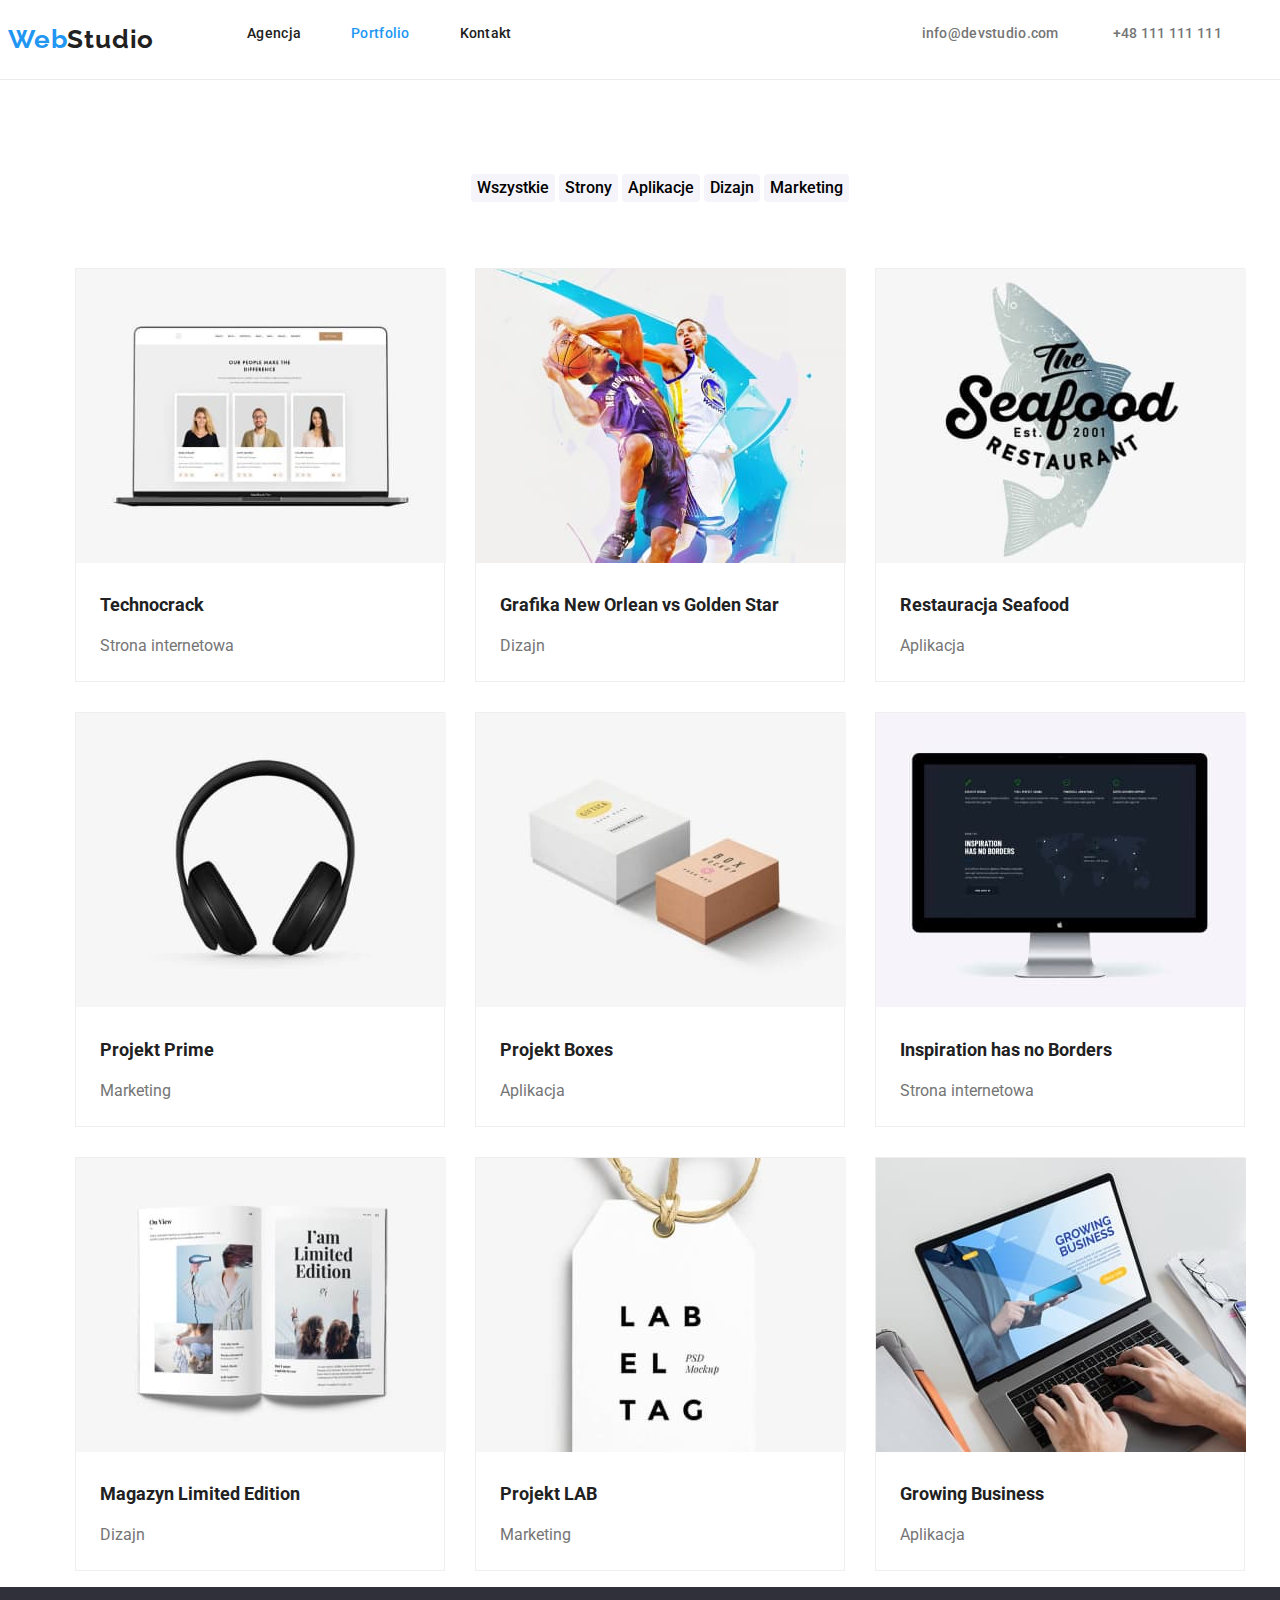
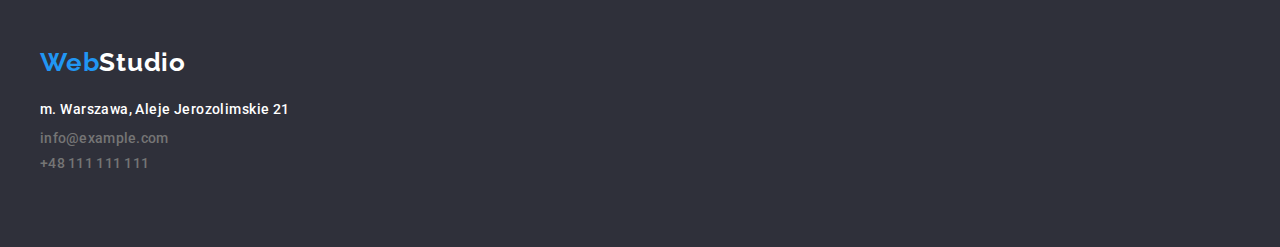
==== commit 3b1163ff: "Poprawa zadania" ====
--- a/portfolio.html
+++ b/portfolio.html
@@ -16,14 +16,13 @@
         <style>
             body {
                 font-family: 'Roboto', sans-serif;
-                color: #212121;
             }
         </style>
     </head>
     <body>
         <header>
             <div class="headder-container">
-                <div class="logo-container">
+                <div>
                     <a class="logo-blue" href="./index.html"
                         >Web<span class="logo-black">Studio</span></a
                     >
@@ -53,13 +52,21 @@
                         </ul>
                     </nav>
                 </div>
-                <div class="contact-container">
-                    <a class="head-foot-font" href="mailto:info@devstudio.com"
-                        >info@devstudio.com</a
-                    >
-                    <a class="head-foot-font" href="tel:48111111111"
-                        >+48 111 111 111</a
-                    >
+                <div>
+                    <ul class="ul-contact" id="contact">
+                        <li>
+                            <a
+                                class="head-foot-font"
+                                href="mailto:info@devstudio.com"
+                                >info@devstudio.com</a
+                            >
+                        </li>
+                        <li>
+                            <a class="head-foot-font" href="tel:48111111111"
+                                >+48 111 111 111</a
+                            >
+                        </li>
+                    </ul>
                 </div>
             </div>
         </header>
@@ -217,25 +224,19 @@
                 <a class="logo-blue" href="./index.html"
                     >Web<span class="logo-white">Studio</span></a
                 >
-                <address class="head-foot-font">
-                    <div class="address-container">
-                        <a
-                            class="address"
-                            href="https://goo.gl/maps/V1taE6vsMn2LFqJW6"
-                            target="_blank"
-                            >m. Warszawa, Aleje Jerozolimskie 21</a
-                        >
-                    </div>
-                    <div class="footer-email-contiainer">
-                        <a class="head-foot-font" href="mailto:info@example.com"
-                            >info@example.com</a
-                        >
-                    </div>
-                    <div class="footer-phone-container">
-                        <a class="head-foot-font" href="tel:48111111111"
-                            >+48 111 111 111</a
-                        >
-                    </div>
+                <address class="address-container head-foot-font">
+                    <a
+                        class="address"
+                        href="https://goo.gl/maps/V1taE6vsMn2LFqJW6"
+                        target="_blank"
+                        >m. Warszawa, Aleje Jerozolimskie 21</a
+                    >
+                    <a class="head-foot-font" href="mailto:info@example.com"
+                        >info@example.com</a
+                    >
+                    <a class="head-foot-font" href="tel:48111111111"
+                        >+48 111 111 111</a
+                    >
                 </address>
             </div>
         </footer>
--- a/css/style.css
+++ b/css/style.css
@@ -50,6 +50,8 @@
     letter-spacing: 0.03em;
 }
 .button-hero {
+    border: none;
+    border-radius: 4px;
     font-family: 'Roboto';
     cursor: pointer;
     font-weight: 700;
@@ -61,6 +63,8 @@
     letter-spacing: 0.06em;
 }
 .button {
+    border: none;
+    border-radius: 4px;
     font-family: 'Roboto';
     background-color: var(--background-color4);
     cursor: pointer;
@@ -107,15 +111,23 @@
     letter-spacing: 0.03em;
 }
 .product-name {
+    margin: 0;
     color: var(--text-color1);
     font-size: 18px;
     line-height: 2;
     font-weight: 700;
+    padding-top: 20px;
+    padding-left: 24px;
+    padding-bottom: 4px;
 }
 .product-description {
+    margin: 0;
     color: var(--text-color2);
     font-size: 16px;
     line-height: 1.875;
+    padding-top: 4px;
+    padding-left: 24px;
+    padding-bottom: 20px;
 }
 .employ-name {
     color: var(--text-color1);
@@ -130,16 +142,20 @@
 }
 .hero {
     color: var(--text-color3);
+    background-color: var(--background-color3);
     font-weight: 900;
     font-size: 44px;
-    line-height: 1.36;
+    line-height: 1.3636;
     letter-spacing: 0.06em;
     text-transform: uppercase;
+    height: 600px;
+    margin: 0 auto;
+    padding-top: 200;
 }
 .separator-font {
     font-weight: 700;
     font-size: 36px;
-    line-height: 1, 17;
+    line-height: 1.17;
     letter-spacing: 0.03em;
 }
 .active-page {
@@ -149,54 +165,44 @@
 ul {
     list-style-type: none;
 }
-/*.container {
-    max-width: 1200px;
-    width: 100%;
-    margin: 0 auto;
-    padding: 0 15px;
-}*/
 
 /*headder*/
 .headder-container {
-    display: flex;
-    max-width: 1200px;
-    width: 100%;
-    margin: 0 auto;
-    padding: 0 15px;
+    justify-content: center;
+    display: flex;
+    padding: 24px 0 25px;
     border-bottom: 1px solid #ececec;
-}
-.logo-container {
-    padding-top: 24px;
-    padding-bottom: 25px;
-    padding-right: 93px;
+    height: 80px;
 }
 .ul-nav {
     display: inline-block;
     margin: 0 auto;
-    padding-top: 32px;
-    padding-bottom: 32px;
-}
-.contact-container {
-    margin: 0 auto;
-    padding-left: 335px;
-    padding-top: 32px;
-    padding-bottom: 32px;
-    padding-right: 0;
+    padding-left: 93px;
 }
 
 ul#nav li {
     display: inline;
     padding-right: 46px;
 }
+.ul-contact {
+    display: inline-block;
+    margin: 0 auto;
+    padding-left: 364px;
+}
+
+ul#contact li {
+    display: inline;
+    padding-right: 50px;
+}
+
 /*main portfoli.html*/
 .section {
-    padding-bottom: 94px;
+    padding-bottom: 94px 0;
 }
 
 .button-container {
     text-align: center;
     max-width: 1200px;
-    width: 100%;
     margin: 0 auto;
 }
 .ul-button {
@@ -210,30 +216,34 @@
     display: inline;
 }
 .product-container {
-    max-width: 1200px;
-    width: 100%;
+    max-width: 1210px;
     margin: 0 auto;
 }
 ul#product li {
+    width: 370px;
     display: inline;
     border: 1px solid #eeeeee;
 }
 .ul-product {
     display: flex;
     flex-wrap: wrap;
-    gap: 20px;
+    gap: 30px;
 }
 /*footer*/
 .footer-container {
-    max-width: 1200px;
+    display: flex;
+    flex-direction: column;
+    padding-top: 60px;
+    height: 260px;
+    margin: 0 auto;
     width: 100%;
-    margin: 0 auto;
-    padding: 0 15px;
-    padding-top: 60px;
+    max-width: 1200px;
 }
 .address-container {
+    display: flex;
+    flex-direction: column;
     padding-top: 20px;
-    padding-bottom: 9px;
+    gap: 9px;
 }
 .footer-email-contiainer {
     padding-bottom: 9px;
@@ -242,9 +252,11 @@
     padding-bottom: 60px;
 }
 /*main - hero - index.html*/
-.hero-container {
-    text-align: center;
+.hero-slogan {
     padding-top: 200px;
+    padding-bottom: 30px;
+    margin: 0 auto;
+    text-align: center;
 }
 /*main - button - hero - index.html*/
 .button-hero-container {
@@ -287,6 +299,7 @@
     display: inline;
     justify-content: center;
     border: 1px solid #eeeeee;
+    background-color: var(--text-color3);
 }
 .ul-employ {
     justify-content: center;
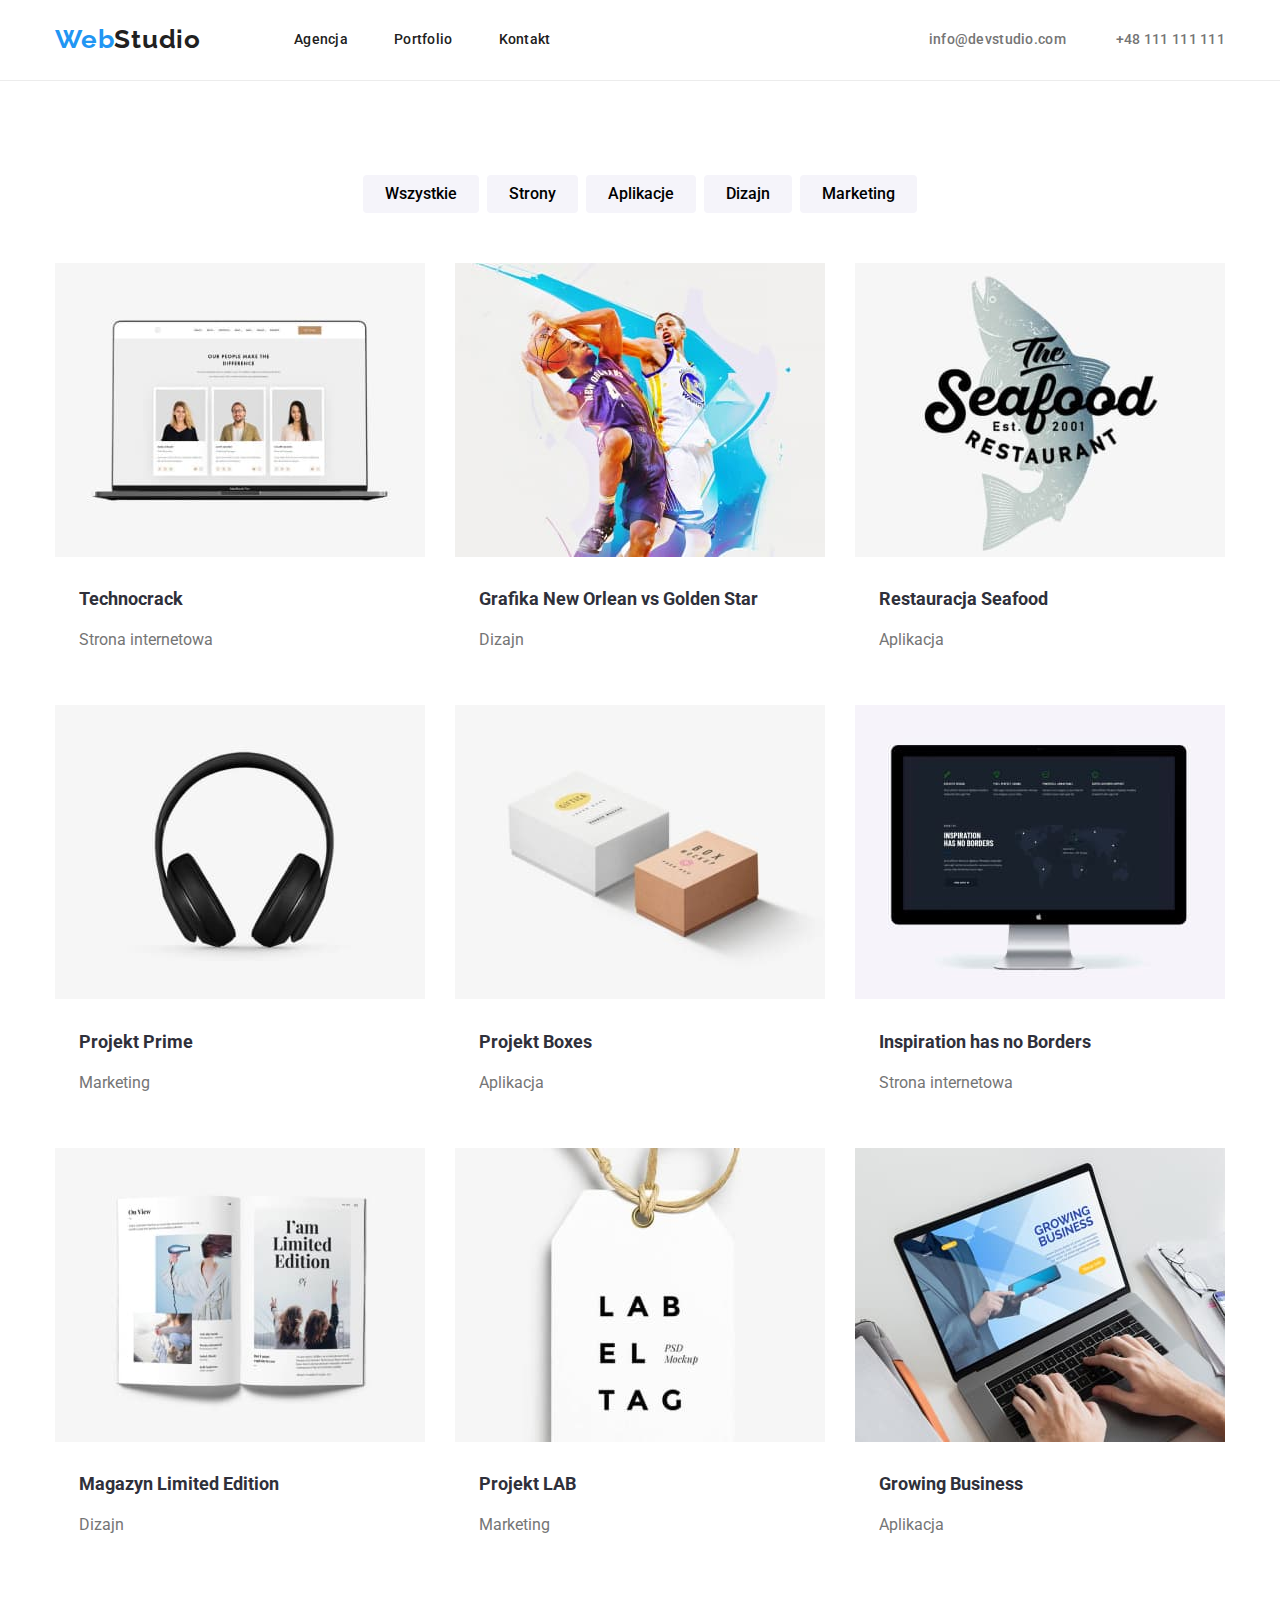
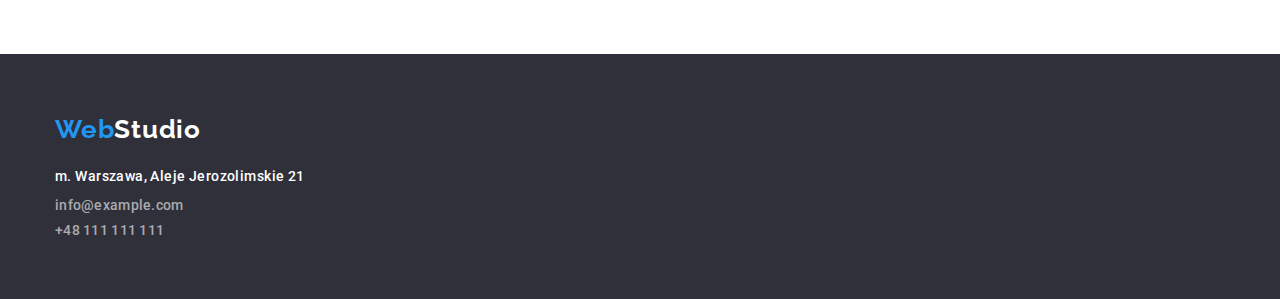
==== commit e2adf6c4: "Poprawa" ====
--- a/portfolio.html
+++ b/portfolio.html
@@ -13,88 +13,75 @@
             rel="stylesheet"
         />
         <link rel="stylesheet" href="css/style.css" />
-        <style>
-            body {
-                font-family: 'Roboto', sans-serif;
-            }
-        </style>
     </head>
     <body>
-        <header>
-            <div class="headder-container">
-                <div>
-                    <a class="logo-blue" href="./index.html"
+        <header class="header">
+            <div class="container header-wrapper">
+                <nav class="header-nav">
+                    <a class="logo" href="./index.html"
                         >Web<span class="logo-black">Studio</span></a
                     >
-                </div>
-                <div>
-                    <nav>
-                        <ul class="ul-nav" id="nav">
-                            <li>
-                                <a
-                                    class="link head-foot-font"
-                                    href="./index.html"
-                                    >Agencja</a
-                                >
-                            </li>
-                            <li>
-                                <a
-                                    class="link head-foot-font active-page"
-                                    href="./portfolio.html"
-                                    >Portfolio</a
-                                >
-                            </li>
-                            <li>
-                                <a class="link head-foot-font" href="#"
-                                    >Kontakt</a
-                                >
-                            </li>
-                        </ul>
-                    </nav>
-                </div>
-                <div>
-                    <ul class="ul-contact" id="contact">
-                        <li>
-                            <a
-                                class="head-foot-font"
-                                href="mailto:info@devstudio.com"
-                                >info@devstudio.com</a
+                    <ul class="header-menu">
+                        <li>
+                            <a class="header-font" href="./index.html"
+                                >Agencja</a
                             >
                         </li>
                         <li>
-                            <a class="head-foot-font" href="tel:48111111111"
-                                >+48 111 111 111</a
+                            <a class="header-font" href="./portfolio.html"
+                                >Portfolio</a
                             >
                         </li>
+                        <li>
+                            <a class="header-font" href="#">Kontakt</a>
+                        </li>
                     </ul>
-                </div>
-            </div>
-        </header>
-        <main class="backgroud-white">
-            <!-- Buttony -->
-            <div class="button-container">
-                <ul class="ul-button" id="menu">
+                </nav>
+                <ul class="header-contacts">
                     <li>
-                        <button class="button" type="button">Wszystkie</button>
+                        <a class="contact-font" href="mailto:info@devstudio.com"
+                            >info@devstudio.com</a
+                        >
                     </li>
                     <li>
-                        <button class="button" type="button">Strony</button>
-                    </li>
-                    <li>
-                        <button class="button" type="button">Aplikacje</button>
-                    </li>
-                    <li>
-                        <button class="button" type="button">Dizajn</button>
-                    </li>
-                    <li>
-                        <button class="button" type="button">Marketing</button>
+                        <a class="contact-font" href="tel:48111111111"
+                            >+48 111 111 111</a
+                        >
                     </li>
                 </ul>
             </div>
-            <!-- Główna treść strony-->
+        </header>
+        <main>
+            <!-- Buttony -->
             <section class="section">
-                <div class="product-container">
-                    <ul class="ul-product" id="product">
+                <div class="container">
+                    <ul class="filters">
+                        <li>
+                            <button class="button" type="button">
+                                Wszystkie
+                            </button>
+                        </li>
+                        <li>
+                            <button class="button" type="button">Strony</button>
+                        </li>
+                        <li>
+                            <button class="button" type="button">
+                                Aplikacje
+                            </button>
+                        </li>
+                        <li>
+                            <button class="button" type="button">Dizajn</button>
+                        </li>
+                        <li>
+                            <button class="button" type="button">
+                                Marketing
+                            </button>
+                        </li>
+                    </ul>
+
+                    <!-- Główna treść strony-->
+
+                    <ul class="products">
                         <li>
                             <img
                                 src="images/portfolio/img.jpg"
@@ -219,22 +206,22 @@
                 </div>
             </section>
         </main>
-        <footer class="backgroud-black">
-            <div class="footer-container">
-                <a class="logo-blue" href="./index.html"
+        <footer class="footer">
+            <div class="container">
+                <a class="logo" href="./index.html"
                     >Web<span class="logo-white">Studio</span></a
                 >
-                <address class="address-container head-foot-font">
+                <address class="footer-font footer-wrapper">
                     <a
                         class="address"
                         href="https://goo.gl/maps/V1taE6vsMn2LFqJW6"
                         target="_blank"
                         >m. Warszawa, Aleje Jerozolimskie 21</a
                     >
-                    <a class="head-foot-font" href="mailto:info@example.com"
+                    <a class="footer-font" href="mailto:info@example.com"
                         >info@example.com</a
                     >
-                    <a class="head-foot-font" href="tel:48111111111"
+                    <a class="footer-font" href="tel:48111111111"
                         >+48 111 111 111</a
                     >
                 </address>
--- a/css/style.css
+++ b/css/style.css
@@ -1,26 +1,91 @@
+/*Globals - klasy stosowane globalnie*/
+* {
+    margin: 0;
+    padding: 0;
+}
+body {
+    font-family: 'Roboto', sans-serif;
+    color: var(--dark-font);
+}
 :root {
-    --text-color1: #212121;
-    --text-color2: #757575;
-    --text-color3: #ffffff;
-    --text-color4: #2196f3;
-    --text-color5: rgba(255, 255, 255, 0.6);
-    --background-color1: #e5e5e5;
-    --background-color2: #2196f3;
-    --background-color3: #2f303a;
-    --background-color4: #f5f4fa;
+    --dark-font: #212121;
+    --grey-font: #757575;
+    --white-font: #ffffff;
+    --ash-font: rgba(255, 255, 255, 0.6);
+    --only-blue: #2196f3;
+    --dark-background: #2f303a;
+    --grey-background: #f5f4fa;
+}
+ul {
+    list-style-type: none;
+}
+.section {
+    padding: 94px 0;
+}
+.container {
+    width: 100%;
+    max-width: 1200px;
+    padding: 0 15px;
+    margin: 0 auto;
 }
 .backgroud-black {
-    background-color: var(--background-color3);
-}
-.background-white {
-    background-color: var(--background-color1);
+    background-color: var(--dark-background);
 }
 .background-grey {
-    background-color: var(--background-color4);
-}
-.logo-blue {
+    background-color: var(--grey-background);
+}
+/*header*/
+.header {
+    padding: 24px 0 25px;
+    border-bottom: 1px solid #ececec;
+}
+.header-wrapper {
+    display: flex;
+    justify-content: space-between;
+    align-items: center;
+}
+.header-nav {
+    display: flex;
+    align-items: center;
+    gap: 93px;
+}
+.header-menu {
+    display: flex;
+    gap: 46px;
+}
+.header-contacts {
+    display: flex;
+    gap: 50px;
+}
+.header-font {
+    font-style: normal;
+    text-decoration: none;
+    color: var(--dark-font);
+    font-weight: 500;
+    font-size: 14px;
+    line-height: 1.14;
+    letter-spacing: 0.02em;
+}
+.contact-font {
+    font-style: normal;
+    text-decoration: none;
+    color: var(--grey-font);
+    font-weight: 500;
+    font-size: 14px;
+    line-height: 1.14;
+    letter-spacing: 0.02em;
+}
+.contact-font:hover,
+.header-font:hover {
+    color: var(--only-blue);
+}
+.contact-font:focus,
+.header-font:focus {
+    color: var(--only-blue);
+}
+.logo {
     font-family: 'Raleway';
-    color: var(--text-color4);
+    color: var(--only-blue);
     text-decoration: none;
     font-size: 26px;
     line-height: 1.19;
@@ -28,26 +93,28 @@
     letter-spacing: 0.03em;
 }
 .logo-white {
-    color: var(--text-color3);
+    color: var(--white-font);
 }
 .logo-black {
-    color: var(--text-color1);
-}
-.head-foot-font {
-    font-style: normal;
-    text-decoration: none;
-    color: var(--text-color2);
-    font-weight: 500;
-    font-size: 14px;
-    line-height: 1.14;
-    letter-spacing: 0.02em;
-}
-.address {
-    color: var(--text-color3);
-    text-decoration: none;
-    font-size: 14px;
-    line-height: 1.71;
-    letter-spacing: 0.03em;
+    color: var(--dark-font);
+}
+/* HERO */
+.hero {
+    color: var(--white-font);
+    background-color: var(--dark-background);
+    font-weight: 900;
+    font-size: 44px;
+    line-height: 1.3636;
+    letter-spacing: 0.06em;
+    text-transform: uppercase;
+    margin: 0 auto;
+    padding-top: 200px;
+    padding-bottom: 200px;
+}
+.hero-slogan {
+    padding-bottom: 30px;
+    margin: 0 auto;
+    text-align: center;
 }
 .button-hero {
     border: none;
@@ -57,62 +124,154 @@
     font-weight: 700;
     font-size: 16px;
     line-height: 1.88;
+    letter-spacing: 0.06em;
+    margin: 0 auto;
     display: flex;
     align-items: center;
     text-align: center;
     letter-spacing: 0.06em;
-}
+    padding: 10px 42px;
+}
+/* LOREM IPSUM - index.html*/
+.ul-article {
+    justify-content: center;
+    display: flex;
+    gap: 30px;
+}
+.article-headline {
+    color: var(--text-color1);
+    font-weight: 700;
+    font-size: 14px;
+    line-height: 1.14;
+    letter-spacing: 0.03em;
+    text-transform: uppercase;
+}
+.article-text {
+    color: var(--text-color2);
+    font-size: 14px;
+    line-height: 1.71;
+    letter-spacing: 0.03em;
+}
+/* Czym się zajmujemy */
+.about-us-font {
+    font-weight: 700;
+    font-size: 36px;
+    line-height: 1.17;
+    letter-spacing: 0.03em;
+    margin: 0 auto;
+    text-align: center;
+    padding-top: 94px;
+    padding-bottom: 50px;
+}
+/* Nasz zespół */
+.team-font {
+    font-weight: 700;
+    font-size: 36px;
+    line-height: 1.17;
+    letter-spacing: 0.03em;
+    margin: 0 auto;
+    text-align: center;
+    padding-bottom: 50px;
+}
+.ul-team {
+    justify-content: center;
+    text-align: center;
+    display: flex;
+    gap: 30px;
+}
+ul#team li {
+    display: inline;
+    justify-content: center;
+    border: 1px solid #eeeeee;
+    background-color: var(--white-font);
+}
+.employee-name {
+    color: var(--dark-font);
+    font-weight: 500;
+    font-size: 16px;
+    line-height: 1.1875;
+    padding-top: 30px;
+    padding-bottom: 10px;
+}
+.employee-description {
+    color: var(--grey-font);
+    font-size: 16px;
+    line-height: 1.1875;
+    padding-bottom: 30px;
+}
+/* Footer */
+.footer {
+    padding: 60px 0;
+    background-color: var(--dark-background);
+}
+.footer-wrapper {
+    display: flex;
+    flex-direction: column;
+    gap: 9px;
+    padding-top: 20px;
+}
+.footer-font {
+    font-style: normal;
+    text-decoration: none;
+    color: var(--ash-font);
+    font-weight: 500;
+    font-size: 14px;
+    line-height: 1.14;
+    letter-spacing: 0.02em;
+}
+.address {
+    color: var(--white-font);
+    text-decoration: none;
+    font-size: 14px;
+    line-height: 1.71;
+    letter-spacing: 0.03em;
+}
+.footer-font:hover,
+.address:hover {
+    color: var(--only-blue);
+}
+.footer-font:focus,
+.address:focus {
+    color: var(--only-blue);
+}
+/* main - filters - portfolio.html */
 .button {
     border: none;
     border-radius: 4px;
     font-family: 'Roboto';
-    background-color: var(--background-color4);
+    background-color: var(--grey-background);
     cursor: pointer;
     font-size: 16px;
     line-height: 1.62;
     font-weight: 500;
+    padding: 6px 22px;
+}
+.filters {
+    display: flex;
+    justify-content: center;
+    margin: 0 auto;
+    padding-bottom: 50px;
+    gap: 8px;
 }
 .button:hover,
 .button-hero {
-    background-color: var(--background-color2);
-    color: var(--text-color3);
+    background-color: var(--only-blue);
+    color: var(--white-font);
 }
 .button:focus,
 .button-hero {
-    background-color: var(--background-color2);
-    color: var(--text-color3);
-}
-
-.link {
-    color: var(--text-color1);
-    text-decoration: none;
-}
-.link:hover,
-.head-foot-font:hover {
-    color: var(--text-color4);
-}
-.link:focus,
-.head-foot-font:focus {
-    color: var(--text-color4);
-}
-
-.article-headline {
-    color: var(--text-color1);
-    font-weight: 700;
-    font-size: 14px;
-    line-height: 1.14;
-    letter-spacing: 0.03em;
-    text-transform: uppercase;
-}
-.article-text {
-    color: var(--text-color2);
-    font-size: 14px;
-    line-height: 1.71;
-    letter-spacing: 0.03em;
+    background-color: var(--only-blue);
+    color: var(--white-font);
+}
+/* main - products = portfolio.html */
+.products {
+    display: flex;
+    flex-wrap: wrap;
+    gap: 30px;
 }
 .product-name {
     margin: 0;
-    color: var(--text-color1);
+    color: var(--dark-background);
     font-size: 18px;
     line-height: 2;
     font-weight: 700;
@@ -122,188 +281,10 @@
 }
 .product-description {
     margin: 0;
-    color: var(--text-color2);
+    color: var(--grey-font);
     font-size: 16px;
     line-height: 1.875;
     padding-top: 4px;
     padding-left: 24px;
     padding-bottom: 20px;
 }
-.employ-name {
-    color: var(--text-color1);
-    font-weight: 500;
-    font-size: 16px;
-    line-height: 1.1875;
-}
-.employ-description {
-    color: var(--text-color2);
-    font-size: 16px;
-    line-height: 1.1875;
-}
-.hero {
-    color: var(--text-color3);
-    background-color: var(--background-color3);
-    font-weight: 900;
-    font-size: 44px;
-    line-height: 1.3636;
-    letter-spacing: 0.06em;
-    text-transform: uppercase;
-    height: 600px;
-    margin: 0 auto;
-    padding-top: 200;
-}
-.separator-font {
-    font-weight: 700;
-    font-size: 36px;
-    line-height: 1.17;
-    letter-spacing: 0.03em;
-}
-.active-page {
-    color: var(--text-color4);
-}
-/*zad 3 */
-ul {
-    list-style-type: none;
-}
-
-/*headder*/
-.headder-container {
-    justify-content: center;
-    display: flex;
-    padding: 24px 0 25px;
-    border-bottom: 1px solid #ececec;
-    height: 80px;
-}
-.ul-nav {
-    display: inline-block;
-    margin: 0 auto;
-    padding-left: 93px;
-}
-
-ul#nav li {
-    display: inline;
-    padding-right: 46px;
-}
-.ul-contact {
-    display: inline-block;
-    margin: 0 auto;
-    padding-left: 364px;
-}
-
-ul#contact li {
-    display: inline;
-    padding-right: 50px;
-}
-
-/*main portfoli.html*/
-.section {
-    padding-bottom: 94px 0;
-}
-
-.button-container {
-    text-align: center;
-    max-width: 1200px;
-    margin: 0 auto;
-}
-.ul-button {
-    display: inline-block;
-    padding-top: 94px;
-    margin: 0 auto;
-    padding-bottom: 50px;
-    gap: 8px;
-}
-ul#menu li {
-    display: inline;
-}
-.product-container {
-    max-width: 1210px;
-    margin: 0 auto;
-}
-ul#product li {
-    width: 370px;
-    display: inline;
-    border: 1px solid #eeeeee;
-}
-.ul-product {
-    display: flex;
-    flex-wrap: wrap;
-    gap: 30px;
-}
-/*footer*/
-.footer-container {
-    display: flex;
-    flex-direction: column;
-    padding-top: 60px;
-    height: 260px;
-    margin: 0 auto;
-    width: 100%;
-    max-width: 1200px;
-}
-.address-container {
-    display: flex;
-    flex-direction: column;
-    padding-top: 20px;
-    gap: 9px;
-}
-.footer-email-contiainer {
-    padding-bottom: 9px;
-}
-.footer-phone-container {
-    padding-bottom: 60px;
-}
-/*main - hero - index.html*/
-.hero-slogan {
-    padding-top: 200px;
-    padding-bottom: 30px;
-    margin: 0 auto;
-    text-align: center;
-}
-/*main - button - hero - index.html*/
-.button-hero-container {
-    display: flex;
-    justify-content: center;
-    max-width: 1200px;
-    width: 100%;
-    margin: 0 auto;
-}
-/* Lorem ipsum*/
-.article-container {
-    display: flex;
-    justify-content: center;
-    max-width: 1200px;
-    width: 100%;
-    margin: 0 auto;
-}
-ul#article li {
-    display: inline;
-    justify-content: center;
-}
-.ul-article {
-    justify-content: center;
-    display: flex;
-    gap: 30px;
-}
-/* paragraf - index.html*/
-.paragraf-container {
-    text-align: center;
-}
-/* nasz zespół */
-.employ-container {
-    display: flex;
-    justify-content: center;
-    max-width: 1200px;
-    width: 100%;
-    margin: 0 auto;
-}
-ul#employ li {
-    display: inline;
-    justify-content: center;
-    border: 1px solid #eeeeee;
-    background-color: var(--text-color3);
-}
-.ul-employ {
-    justify-content: center;
-    text-align: center;
-    display: flex;
-    gap: 30px;
-}
